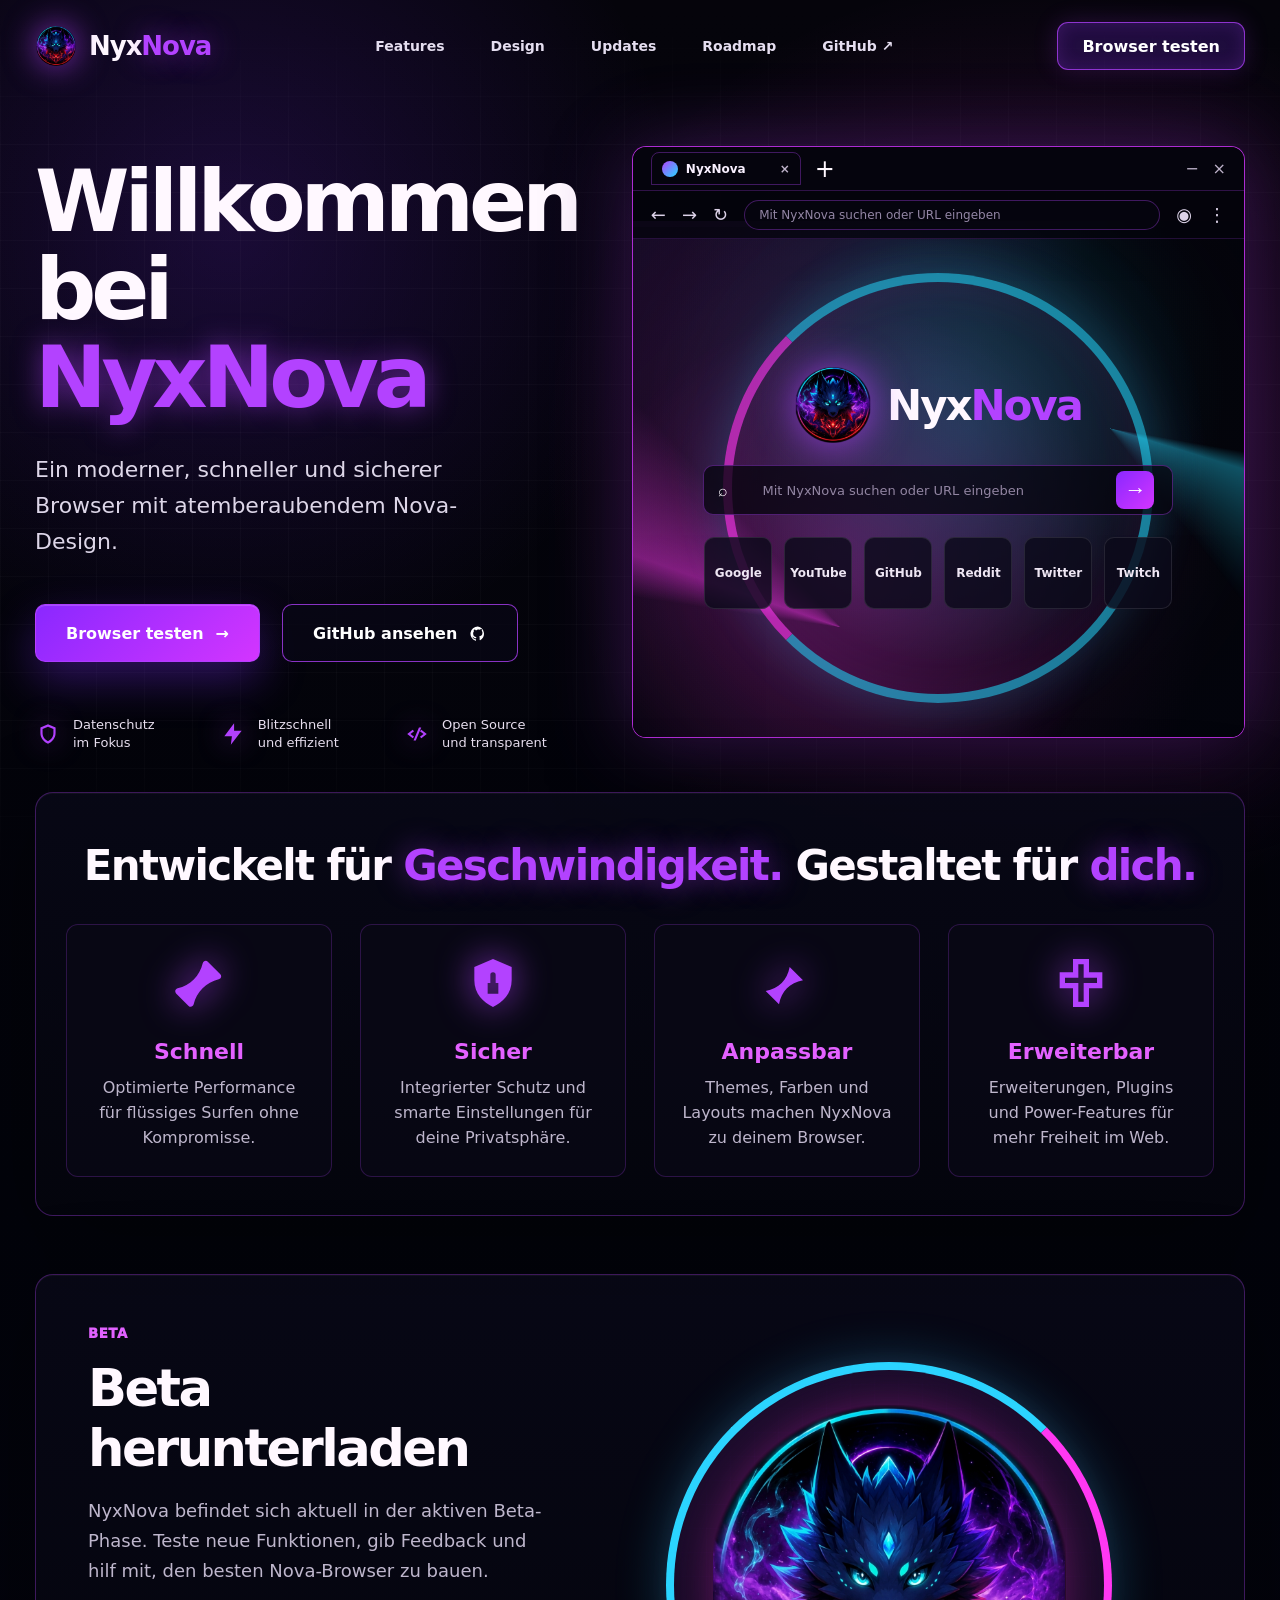
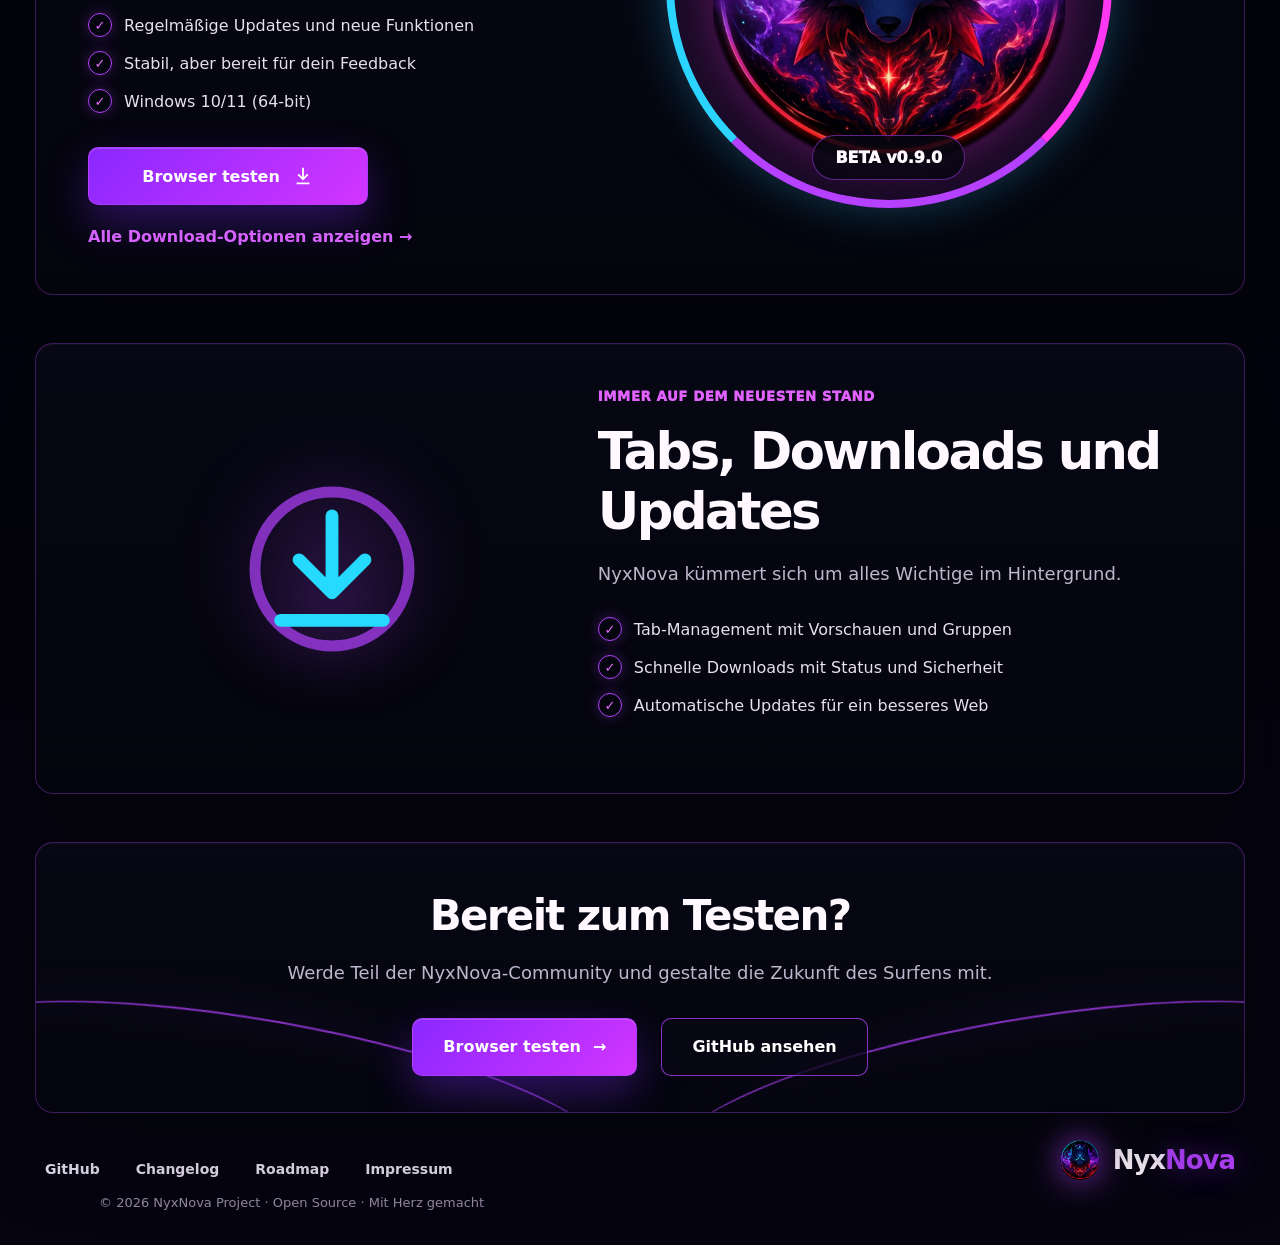
==== docs/index.html @ eba80820 "Match NyxNova website reference design" ====
<!doctype html>
<html lang="de">
  <head>
    <meta charset="utf-8" />
    <meta name="viewport" content="width=device-width, initial-scale=1" />
    <meta
      name="description"
      content="NyxNova ist ein moderner Windows-Browser mit Nova-Design, Beta-Download, Tabs, Downloads und Updates."
    />
    <title>NyxNova Browser</title>
    <link rel="icon" href="assets/nyxnova-icon-transparent.png" />
    <link rel="stylesheet" href="styles.css" />
  </head>
  <body>
    <div class="site-shell">
      <header class="site-header">
        <a class="brand" href="#top" aria-label="NyxNova Start">
          <span class="brand-mark"><img src="assets/nyxnova-icon-transparent.png" alt="" /></span>
          <strong>Nyx<span>Nova</span></strong>
        </a>
        <nav aria-label="Navigation">
          <a href="#features">Features</a>
          <a href="#design">Design</a>
          <a href="#updates">Updates</a>
          <a href="#roadmap">Roadmap</a>
          <a href="https://github.com/Kitsulife2601/NyxNova" target="_blank" rel="noreferrer">GitHub ↗</a>
        </nav>
        <a class="button small" href="https://github.com/Kitsulife2601/NyxNova/releases/latest" target="_blank" rel="noreferrer">
          Browser testen
        </a>
      </header>

      <main id="top">
        <section class="hero">
          <div class="hero-copy reveal">
            <h1>Willkommen<br />bei <span>NyxNova</span></h1>
            <p>Ein moderner, schneller und sicherer Browser mit atemberaubendem Nova-Design.</p>
            <div class="hero-actions">
              <a class="button primary" href="https://github.com/Kitsulife2601/NyxNova/releases/latest" target="_blank" rel="noreferrer">
                Browser testen <span>→</span>
              </a>
              <a class="button outline" href="https://github.com/Kitsulife2601/NyxNova" target="_blank" rel="noreferrer">
                GitHub ansehen
                <svg viewBox="0 0 24 24" aria-hidden="true"><path d="M12 2a10 10 0 0 0-3.16 19.49c.5.09.68-.21.68-.48v-1.69c-2.78.61-3.37-1.18-3.37-1.18-.45-1.16-1.11-1.47-1.11-1.47-.91-.62.07-.61.07-.61 1 .07 1.53 1.03 1.53 1.03.89 1.52 2.34 1.08 2.91.83.09-.65.35-1.08.63-1.33-2.22-.25-4.55-1.11-4.55-4.94 0-1.09.39-1.98 1.03-2.68-.1-.25-.45-1.27.1-2.64 0 0 .84-.27 2.75 1.02A9.54 9.54 0 0 1 12 6.01c.85 0 1.71.11 2.51.34 1.91-1.29 2.75-1.02 2.75-1.02.55 1.37.2 2.39.1 2.64.64.7 1.03 1.59 1.03 2.68 0 3.84-2.34 4.69-4.57 4.94.36.31.68.92.68 1.85v2.74c0 .27.18.58.69.48A10 10 0 0 0 12 2Z"/></svg>
              </a>
            </div>
            <div class="trust-row">
              <div><svg viewBox="0 0 24 24"><path d="m12 3 7 3v5c0 5-3.4 8.4-7 10-3.6-1.6-7-5-7-10V6l7-3Zm0 2.2L7 7.3V11c0 3.6 2.2 6.2 5 7.6 2.8-1.4 5-4 5-7.6V7.3l-5-2.1Z"/></svg><span>Datenschutz<br />im Fokus</span></div>
              <div><svg viewBox="0 0 24 24"><path d="M13 2 4 14h7l-1 8 10-13h-7l0-7Z"/></svg><span>Blitzschnell<br />und effizient</span></div>
              <div><svg viewBox="0 0 24 24"><path d="m8 8-5 4 5 4 1.3-1.5L6 12l3.3-2.5L8 8Zm8 0-1.3 1.5L18 12l-3.3 2.5L16 16l5-4-5-4Zm-2.2-2-5 12h2.1l5-12h-2.1Z"/></svg><span>Open Source<br />und transparent</span></div>
            </div>
          </div>

          <div class="browser-card reveal" aria-label="NyxNova Browser Vorschau">
            <div class="browser-topline">
              <div class="mini-tab"><span></span> NyxNova <i>×</i></div>
              <b>+</b>
              <em></em>
              <i>−</i>
              <i>×</i>
            </div>
            <div class="browser-toolbar">
              <span>←</span><span>→</span><span>↻</span>
              <div>Mit NyxNova suchen oder URL eingeben</div>
              <span>◉</span><span>⋮</span>
            </div>
            <div class="browser-stage">
              <div class="stage-glow"></div>
              <div class="stage-brand">
                <img src="assets/nyxnova-icon-transparent.png" alt="" />
                <strong>Nyx<span>Nova</span></strong>
              </div>
              <div class="stage-search">
                <span>⌕</span>
                <p>Mit NyxNova suchen oder URL eingeben</p>
                <button>→</button>
              </div>
              <div class="stage-links">
                <a>Google</a>
                <a>YouTube</a>
                <a>GitHub</a>
                <a>Reddit</a>
                <a>Twitter</a>
                <a>Twitch</a>
              </div>
            </div>
          </div>
        </section>

        <section id="features" class="feature-section panel reveal">
          <h2>Entwickelt für <span>Geschwindigkeit.</span> Gestaltet für <span>dich.</span></h2>
          <div class="feature-grid">
            <article>
              <svg viewBox="0 0 24 24"><path d="M4 14c4.7-1.1 8.3-4.7 9.4-9.4.2-.9 1.3-1.2 1.9-.6l4.7 4.7c.6.6.3 1.7-.6 1.9-4.7 1.1-8.3 4.7-9.4 9.4-.2.9-1.3 1.2-1.9.6L3.4 15.9c-.6-.6-.3-1.7.6-1.9Zm2 6 2-2m-4 0 2-2m8-8 2 2"/></svg>
              <h3>Schnell</h3>
              <p>Optimierte Performance für flüssiges Surfen ohne Kompromisse.</p>
            </article>
            <article>
              <svg viewBox="0 0 24 24"><path d="m12 3 7 3v5c0 5-3.4 8.4-7 10-3.6-1.6-7-5-7-10V6l7-3Zm-2 9v4h4v-4h-4Zm1-3v3h2V9a1 1 0 1 0-2 0Z"/></svg>
              <h3>Sicher</h3>
              <p>Integrierter Schutz und smarte Einstellungen für deine Privatsphäre.</p>
            </article>
            <article>
              <svg viewBox="0 0 24 24"><path d="M4 15c5-1 8-4 9-9l5 5c-5 1-8 4-9 9l-5-5Zm11-11 5 5m-4-6 5 5M5 20l3-3"/></svg>
              <h3>Anpassbar</h3>
              <p>Themes, Farben und Layouts machen NyxNova zu deinem Browser.</p>
            </article>
            <article>
              <svg viewBox="0 0 24 24"><path d="M9 3h6v5h5v6h-5v7H9v-7H4V8h5V3Zm2 2v5H6v2h5v7h2v-7h5v-2h-5V5h-2Z"/></svg>
              <h3>Erweiterbar</h3>
              <p>Erweiterungen, Plugins und Power-Features für mehr Freiheit im Web.</p>
            </article>
          </div>
        </section>

        <section id="design" class="download-section panel reveal">
          <div class="download-copy">
            <small>BETA</small>
            <h2>Beta herunterladen</h2>
            <p>NyxNova befindet sich aktuell in der aktiven Beta-Phase. Teste neue Funktionen, gib Feedback und hilf mit, den besten Nova-Browser zu bauen.</p>
            <ul>
              <li>Regelmäßige Updates und neue Funktionen</li>
              <li>Stabil, aber bereit für dein Feedback</li>
              <li>Windows 10/11 (64-bit)</li>
            </ul>
            <a class="button primary download-button" href="https://github.com/Kitsulife2601/NyxNova/releases/latest" target="_blank" rel="noreferrer">
              Browser testen
              <svg viewBox="0 0 24 24"><path d="M11 3h2v10l3.5-3.5 1.4 1.4L12 16.8l-5.9-5.9 1.4-1.4L11 13V3ZM5 19h14v2H5v-2Z"/></svg>
            </a>
            <a class="sub-link" href="https://github.com/Kitsulife2601/NyxNova/releases" target="_blank" rel="noreferrer">Alle Download-Optionen anzeigen →</a>
          </div>
          <div class="wolf-orb">
            <img src="assets/nyxnova-icon-transparent.png" alt="NyxNova Icon" />
            <span>BETA v0.9.0</span>
          </div>
        </section>

        <section id="updates" class="updates-section panel reveal">
          <div class="download-ring">
            <svg viewBox="0 0 120 120" aria-hidden="true">
              <circle cx="60" cy="60" r="42" />
              <path d="M60 31v42m0 0 18-18M60 73 42 55M32 88h56" />
            </svg>
          </div>
          <div>
            <small>IMMER AUF DEM NEUESTEN STAND</small>
            <h2>Tabs, Downloads und Updates</h2>
            <p>NyxNova kümmert sich um alles Wichtige im Hintergrund.</p>
            <ul>
              <li>Tab-Management mit Vorschauen und Gruppen</li>
              <li>Schnelle Downloads mit Status und Sicherheit</li>
              <li>Automatische Updates für ein besseres Web</li>
            </ul>
          </div>
        </section>

        <section id="roadmap" class="cta panel reveal">
          <h2>Bereit zum Testen?</h2>
          <p>Werde Teil der NyxNova-Community und gestalte die Zukunft des Surfens mit.</p>
          <div>
            <a class="button primary" href="https://github.com/Kitsulife2601/NyxNova/releases/latest" target="_blank" rel="noreferrer">Browser testen <span>→</span></a>
            <a class="button outline" href="https://github.com/Kitsulife2601/NyxNova" target="_blank" rel="noreferrer">GitHub ansehen</a>
          </div>
        </section>
      </main>

      <footer>
        <a class="brand" href="#top">
          <span class="brand-mark"><img src="assets/nyxnova-icon-transparent.png" alt="" /></span>
          <strong>Nyx<span>Nova</span></strong>
        </a>
        <p>© 2026 NyxNova Project · Open Source · Mit Herz gemacht</p>
        <nav>
          <a href="https://github.com/Kitsulife2601/NyxNova" target="_blank" rel="noreferrer">GitHub</a>
          <a href="#updates">Changelog</a>
          <a href="#roadmap">Roadmap</a>
          <a href="#top">Impressum</a>
        </nav>
      </footer>
    </div>

    <script src="script.js"></script>
  </body>
</html>
---- docs/styles.css ----
:root {
  color-scheme: dark;
  --bg: #03040a;
  --panel: rgba(7, 8, 20, 0.72);
  --panel-strong: rgba(10, 9, 25, 0.9);
  --text: #fff8ff;
  --muted: #beb6cc;
  --purple: #b342ff;
  --purple-2: #7b2dff;
  --pink: #ff38f2;
  --cyan: #25d9ff;
  --line: rgba(179, 66, 255, 0.34);
  --radius: 18px;
}

* {
  box-sizing: border-box;
}

html {
  scroll-behavior: smooth;
}

body {
  margin: 0;
  min-height: 100vh;
  font-family: Inter, "Segoe UI", system-ui, sans-serif;
  background:
    radial-gradient(circle at 18% 8%, rgba(126, 45, 255, 0.18), transparent 28rem),
    radial-gradient(circle at 80% 16%, rgba(255, 56, 242, 0.18), transparent 30rem),
    linear-gradient(180deg, #05040b, #02030a 42%, #050410);
  color: var(--text);
  overflow-x: hidden;
}

body::before {
  content: "";
  position: fixed;
  inset: 0;
  pointer-events: none;
  background-image:
    linear-gradient(rgba(255, 255, 255, 0.025) 1px, transparent 1px),
    linear-gradient(90deg, rgba(255, 255, 255, 0.025) 1px, transparent 1px);
  background-size: 48px 48px;
  mask-image: linear-gradient(to bottom, transparent, #000 16%, #000 82%, transparent);
}

a {
  color: inherit;
}

svg {
  width: 1.1em;
  height: 1.1em;
  fill: currentColor;
}

.site-shell {
  width: min(1210px, calc(100% - 54px));
  margin: 0 auto;
}

.site-header {
  height: 92px;
  display: grid;
  grid-template-columns: auto 1fr auto;
  align-items: center;
  gap: 30px;
}

.brand {
  display: inline-flex;
  align-items: center;
  gap: 12px;
  text-decoration: none;
}

.brand-mark {
  width: 42px;
  height: 42px;
  display: grid;
  place-items: center;
  border-radius: 50%;
  background: radial-gradient(circle, rgba(179, 66, 255, 0.28), rgba(37, 217, 255, 0.1), transparent 70%);
}

.brand-mark img {
  width: 40px;
  height: 40px;
  object-fit: cover;
  border-radius: 50%;
  filter: drop-shadow(0 0 16px rgba(179, 66, 255, 0.7));
}

.brand strong {
  font-size: 26px;
  letter-spacing: -0.04em;
}

.brand strong span,
h1 span,
.feature-section h2 span {
  color: var(--purple);
  text-shadow: 0 0 28px rgba(179, 66, 255, 0.5);
}

.site-header nav {
  display: flex;
  justify-content: center;
  gap: 46px;
}

.site-header nav a,
footer nav a {
  color: #e5def0;
  text-decoration: none;
  font-size: 14px;
  font-weight: 650;
}

.button {
  display: inline-flex;
  align-items: center;
  justify-content: center;
  gap: 12px;
  min-height: 58px;
  padding: 0 30px;
  border-radius: 10px;
  text-decoration: none;
  color: #fff;
  font-weight: 900;
  border: 1px solid rgba(179, 66, 255, 0.75);
  transition: transform 180ms ease, box-shadow 180ms ease, border-color 180ms ease;
}

.button:hover {
  transform: translateY(-2px);
  box-shadow: 0 0 40px rgba(179, 66, 255, 0.34);
}

.button.small {
  min-height: 48px;
  padding: 0 24px;
  border-radius: 11px;
  background: rgba(126, 45, 255, 0.2);
  box-shadow: inset 0 0 18px rgba(179, 66, 255, 0.18), 0 0 24px rgba(179, 66, 255, 0.18);
}

.button.primary {
  background: linear-gradient(135deg, #8a28ff, #d335ff);
  box-shadow: 0 18px 44px rgba(126, 45, 255, 0.34), inset 0 1px 0 rgba(255, 255, 255, 0.18);
}

.button.outline,
.button.ghost {
  background: rgba(9, 8, 22, 0.74);
}

.hero {
  min-height: 700px;
  display: grid;
  grid-template-columns: 0.82fr 1.18fr;
  gap: 54px;
  align-items: center;
}

.hero-copy {
  padding-top: 24px;
}

h1,
h2,
h3,
p {
  margin: 0;
}

h1 {
  font-size: clamp(60px, 6.7vw, 88px);
  line-height: 1.03;
  letter-spacing: -0.06em;
}

.hero-copy p {
  max-width: 500px;
  margin-top: 30px;
  color: #ddd6e8;
  font-size: 22px;
  line-height: 1.65;
}

.hero-actions {
  display: flex;
  flex-wrap: wrap;
  gap: 22px;
  margin-top: 44px;
}

.trust-row {
  display: grid;
  grid-template-columns: repeat(3, auto);
  gap: 34px;
  margin-top: 54px;
}

.trust-row div {
  display: flex;
  align-items: center;
  gap: 12px;
  color: #e9e0f0;
  font-size: 13px;
  line-height: 1.35;
}

.trust-row svg {
  color: var(--purple);
  width: 26px;
  height: 26px;
  filter: drop-shadow(0 0 14px rgba(179, 66, 255, 0.65));
}

.browser-card {
  position: relative;
  min-height: 590px;
  border: 1.4px solid rgba(211, 53, 255, 0.82);
  border-radius: 14px;
  background: rgba(3, 4, 11, 0.78);
  box-shadow: 0 0 80px rgba(179, 66, 255, 0.28), 0 24px 80px rgba(0, 0, 0, 0.5);
  overflow: hidden;
  transform: perspective(1300px) rotateY(-7deg) rotateX(3deg) rotateZ(-2deg);
}

.browser-card::before {
  content: "";
  position: absolute;
  inset: 74px 0 0;
  background:
    radial-gradient(circle at 50% 32%, rgba(37, 217, 255, 0.18), transparent 18rem),
    radial-gradient(circle at 34% 64%, rgba(255, 56, 242, 0.28), transparent 24rem),
    linear-gradient(135deg, rgba(179, 66, 255, 0.18), transparent 44%),
    #03040b;
}

.browser-card::after {
  content: "";
  position: absolute;
  inset: 80px 0 0;
  background:
    radial-gradient(circle at 50% 42%, transparent 0 15rem, rgba(4, 4, 12, 0.22) 24rem),
    linear-gradient(180deg, rgba(3, 4, 11, 0.2), rgba(3, 4, 11, 0.58));
  pointer-events: none;
}

.browser-topline,
.browser-toolbar,
.browser-stage {
  position: relative;
  z-index: 1;
}

.browser-topline {
  height: 44px;
  display: flex;
  align-items: center;
  gap: 14px;
  padding: 0 18px;
  border-bottom: 1px solid rgba(179, 66, 255, 0.24);
  background: rgba(6, 5, 14, 0.92);
}

.mini-tab {
  width: 150px;
  height: 33px;
  display: flex;
  align-items: center;
  gap: 8px;
  padding: 0 10px;
  border-radius: 8px 8px 0 0;
  border: 1px solid rgba(179, 66, 255, 0.34);
  color: #f9f0ff;
  font-size: 12px;
  font-weight: 800;
}

.mini-tab span {
  width: 16px;
  height: 16px;
  border-radius: 50%;
  background: linear-gradient(135deg, var(--purple), var(--cyan));
}

.mini-tab i {
  margin-left: auto;
  font-style: normal;
  color: #d5c8e0;
}

.browser-topline b {
  font-size: 24px;
  font-weight: 300;
}

.browser-topline em {
  flex: 1;
}

.browser-topline i {
  color: #bfb3ca;
  font-style: normal;
}

.browser-toolbar {
  height: 48px;
  display: flex;
  align-items: center;
  gap: 16px;
  padding: 0 18px;
  border-bottom: 1px solid rgba(179, 66, 255, 0.18);
  background: rgba(4, 4, 12, 0.74);
}

.browser-toolbar span {
  color: #dcd2e8;
  font-size: 18px;
}

.browser-toolbar div {
  flex: 1;
  height: 30px;
  display: flex;
  align-items: center;
  padding: 0 14px;
  border: 1px solid rgba(179, 66, 255, 0.34);
  border-radius: 999px;
  color: #9386a5;
  font-size: 12px;
  background: rgba(7, 6, 16, 0.78);
}

.browser-stage {
  min-height: 498px;
  display: grid;
  place-items: center;
  align-content: center;
  gap: 22px;
  padding: 44px;
  overflow: hidden;
}

.browser-stage::before {
  content: "";
  position: absolute;
  inset: 0;
  background:
    radial-gradient(circle at 55% 38%, rgba(37, 217, 255, 0.18), transparent 15rem),
    radial-gradient(circle at 35% 68%, rgba(255, 56, 242, 0.26), transparent 17rem),
    conic-gradient(from 210deg at 34% 78%, transparent 0 19%, rgba(255, 56, 242, 0.5) 22%, transparent 30% 100%),
    conic-gradient(from 35deg at 78% 38%, transparent 0 18%, rgba(37, 217, 255, 0.45) 20%, transparent 30% 100%);
  opacity: 0.82;
  filter: blur(0.2px);
}

.stage-glow {
  position: absolute;
  z-index: 1;
  width: 430px;
  height: 430px;
  border-radius: 50%;
  border: 9px solid rgba(37, 217, 255, 0.78);
  border-left-color: rgba(255, 56, 242, 0.86);
  box-shadow: 0 0 50px rgba(37, 217, 255, 0.28), inset 0 0 46px rgba(255, 56, 242, 0.12);
  opacity: 0.72;
}

.stage-brand {
  position: relative;
  z-index: 2;
  display: flex;
  align-items: center;
  gap: 16px;
  font-size: 42px;
  font-weight: 950;
  letter-spacing: -0.05em;
}

.stage-brand img {
  width: 76px;
  height: 76px;
  filter: drop-shadow(0 0 20px rgba(179, 66, 255, 0.8));
}

.stage-brand span {
  color: var(--purple);
}

.stage-search {
  position: relative;
  z-index: 2;
  width: min(470px, 100%);
  height: 50px;
  display: grid;
  grid-template-columns: 38px 1fr 48px;
  align-items: center;
  gap: 6px;
  padding: 0 8px 0 14px;
  border: 1px solid rgba(179, 66, 255, 0.38);
  border-radius: 10px;
  background: rgba(6, 5, 14, 0.76);
}

.stage-search p {
  color: #9285a2;
  font-size: 13px;
}

.stage-search button {
  width: 38px;
  height: 38px;
  border: 0;
  border-radius: 8px;
  color: #fff;
  background: linear-gradient(135deg, #8a28ff, #d335ff);
  font-size: 22px;
}

.stage-links {
  position: relative;
  z-index: 2;
  display: grid;
  grid-template-columns: repeat(6, 68px);
  gap: 12px;
}

.stage-links a {
  min-height: 72px;
  display: grid;
  place-items: center;
  border: 1px solid rgba(255, 255, 255, 0.1);
  border-radius: 10px;
  background: rgba(12, 10, 26, 0.82);
  color: #eee6f3;
  font-size: 12px;
  font-weight: 800;
  text-decoration: none;
}

.panel {
  border: 1px solid rgba(179, 66, 255, 0.32);
  border-radius: var(--radius);
  background: linear-gradient(180deg, rgba(8, 8, 22, 0.9), rgba(4, 5, 13, 0.86));
  box-shadow: 0 26px 90px rgba(0, 0, 0, 0.34), inset 0 1px 0 rgba(255, 255, 255, 0.04);
}

.feature-section {
  padding: 48px 30px 38px;
}

.feature-section h2,
.cta h2 {
  text-align: center;
  font-size: clamp(30px, 4vw, 42px);
  letter-spacing: -0.04em;
}

.feature-grid {
  display: grid;
  grid-template-columns: repeat(4, minmax(0, 1fr));
  gap: 28px;
  margin-top: 34px;
}

.feature-grid article {
  min-height: 235px;
  display: grid;
  justify-items: center;
  align-content: center;
  padding: 26px;
  border: 1px solid rgba(179, 66, 255, 0.22);
  border-radius: 12px;
  background: rgba(9, 8, 22, 0.78);
  text-align: center;
}

.feature-grid svg {
  width: 64px;
  height: 64px;
  color: var(--purple);
  filter: drop-shadow(0 0 18px rgba(179, 66, 255, 0.78));
}

.feature-grid h3 {
  margin-top: 24px;
  color: #e361ff;
  font-size: 22px;
}

.feature-grid p {
  margin-top: 12px;
  color: var(--muted);
  line-height: 1.55;
}

.download-section {
  min-height: 560px;
  display: grid;
  grid-template-columns: 0.86fr 1.14fr;
  align-items: center;
  gap: 40px;
  margin-top: 58px;
  padding: 48px 52px;
}

.download-copy small,
.updates-section small {
  color: #e162ff;
  font-weight: 950;
  letter-spacing: 0.04em;
}

.download-copy h2,
.updates-section h2 {
  margin-top: 16px;
  font-size: clamp(36px, 4vw, 54px);
  letter-spacing: -0.05em;
}

.download-copy p,
.updates-section p,
.cta p {
  margin-top: 18px;
  color: var(--muted);
  font-size: 18px;
  line-height: 1.65;
}

ul {
  list-style: none;
  padding: 0;
  margin: 28px 0 34px;
  display: grid;
  gap: 14px;
  color: #e8dff0;
}

li {
  display: flex;
  align-items: center;
  gap: 12px;
}

li::before {
  content: "✓";
  width: 22px;
  height: 22px;
  display: grid;
  place-items: center;
  border-radius: 50%;
  border: 1px solid var(--purple);
  color: #e66cff;
  font-size: 13px;
  box-shadow: 0 0 14px rgba(179, 66, 255, 0.3);
}

.download-button {
  min-width: 280px;
}

.download-button svg {
  width: 22px;
  height: 22px;
}

.sub-link {
  display: block;
  margin-top: 22px;
  color: #d763ff;
  text-decoration: none;
  font-weight: 800;
}

.wolf-orb {
  position: relative;
  display: grid;
  place-items: center;
  min-height: 450px;
}

.wolf-orb::before {
  content: "";
  position: absolute;
  width: min(430px, 85%);
  aspect-ratio: 1;
  border-radius: 50%;
  border: 8px solid var(--cyan);
  border-right-color: var(--pink);
  border-bottom-color: var(--purple);
  box-shadow: 0 0 50px rgba(37, 217, 255, 0.26), inset 0 0 50px rgba(179, 66, 255, 0.14);
}

.wolf-orb::after {
  content: "";
  position: absolute;
  inset: 0;
  background-image:
    linear-gradient(rgba(179, 66, 255, 0.07) 1px, transparent 1px),
    linear-gradient(90deg, rgba(179, 66, 255, 0.07) 1px, transparent 1px);
  background-size: 24px 24px;
  mask-image: radial-gradient(circle, #000, transparent 63%);
}

.wolf-orb img {
  position: relative;
  z-index: 1;
  width: min(360px, 72%);
  filter: drop-shadow(0 0 30px rgba(255, 56, 242, 0.45));
}

.wolf-orb span {
  position: absolute;
  z-index: 2;
  bottom: 30px;
  padding: 12px 22px;
  border-radius: 999px;
  border: 1px solid rgba(179, 66, 255, 0.5);
  background: rgba(8, 7, 18, 0.84);
  font-weight: 950;
}

.updates-section {
  display: grid;
  grid-template-columns: 0.78fr 1fr;
  gap: 42px;
  align-items: center;
  min-height: 320px;
  margin-top: 48px;
  padding: 42px 72px;
}

.download-ring {
  display: grid;
  place-items: center;
}

.download-ring svg {
  width: 220px;
  height: 220px;
  fill: none;
  stroke: url(#unused);
  color: var(--purple);
  filter: drop-shadow(0 0 32px rgba(179, 66, 255, 0.55));
}

.download-ring circle {
  stroke: rgba(179, 66, 255, 0.7);
  stroke-width: 6;
}

.download-ring path {
  stroke: var(--cyan);
  stroke-width: 7;
  stroke-linecap: round;
  stroke-linejoin: round;
}

.cta {
  position: relative;
  margin-top: 48px;
  padding: 48px 26px 36px;
  text-align: center;
  overflow: hidden;
}

.cta::before,
.cta::after {
  content: "";
  position: absolute;
  width: 58%;
  height: 160px;
  bottom: -70px;
  border-radius: 50%;
  border-top: 2px solid rgba(179, 66, 255, 0.74);
  filter: blur(0.2px) drop-shadow(0 0 18px rgba(179, 66, 255, 0.7));
}

.cta::before {
  left: -10%;
  transform: rotate(10deg);
}

.cta::after {
  right: -10%;
  transform: rotate(-10deg);
}

.cta > * {
  position: relative;
  z-index: 1;
}

.cta div {
  display: flex;
  justify-content: center;
  gap: 24px;
  flex-wrap: wrap;
  margin-top: 30px;
}

footer {
  min-height: 110px;
  display: grid;
  grid-template-columns: 1fr auto;
  align-items: center;
  gap: 18px;
  padding: 26px 10px 28px;
}

footer p {
  grid-column: 1;
  margin-top: -28px;
  padding-left: 54px;
  color: #9589a2;
  font-size: 13px;
}

footer nav {
  grid-row: 1 / span 2;
  display: flex;
  gap: 36px;
}

.reveal {
  opacity: 0;
  transform: translateY(20px);
  transition: opacity 700ms ease, transform 700ms ease;
}

.reveal.visible {
  opacity: 1;
  transform: translateY(0);
}

@media (max-width: 980px) {
  .site-header {
    height: auto;
    grid-template-columns: 1fr auto;
    padding: 18px 0;
  }

  .site-header nav {
    grid-column: 1 / -1;
    justify-content: flex-start;
    gap: 18px;
    overflow-x: auto;
  }

  .hero,
  .download-section,
  .updates-section {
    grid-template-columns: 1fr;
  }

  .browser-card {
    transform: none;
  }

  .feature-grid {
    grid-template-columns: repeat(2, minmax(0, 1fr));
  }
}

@media (max-width: 620px) {
  .site-shell {
    width: min(100% - 24px, 520px);
  }

  h1 {
    font-size: clamp(48px, 16vw, 68px);
  }

  .hero {
    min-height: auto;
    padding-top: 30px;
  }

  .trust-row,
  .feature-grid,
  footer {
    grid-template-columns: 1fr;
  }

  .hero-actions,
  .cta div {
    flex-direction: column;
  }

  .button,
  .download-button {
    width: 100%;
  }

  .stage-links {
    grid-template-columns: repeat(3, 68px);
  }

  .download-section,
  .updates-section {
    padding: 28px 20px;
  }

  footer nav {
    grid-row: auto;
    flex-wrap: wrap;
  }

  footer p {
    margin: 0;
    padding-left: 0;
  }
}

@media (prefers-reduced-motion: reduce) {
  *,
  *::before,
  *::after {
    scroll-behavior: auto !important;
    transition: none !important;
  }
}
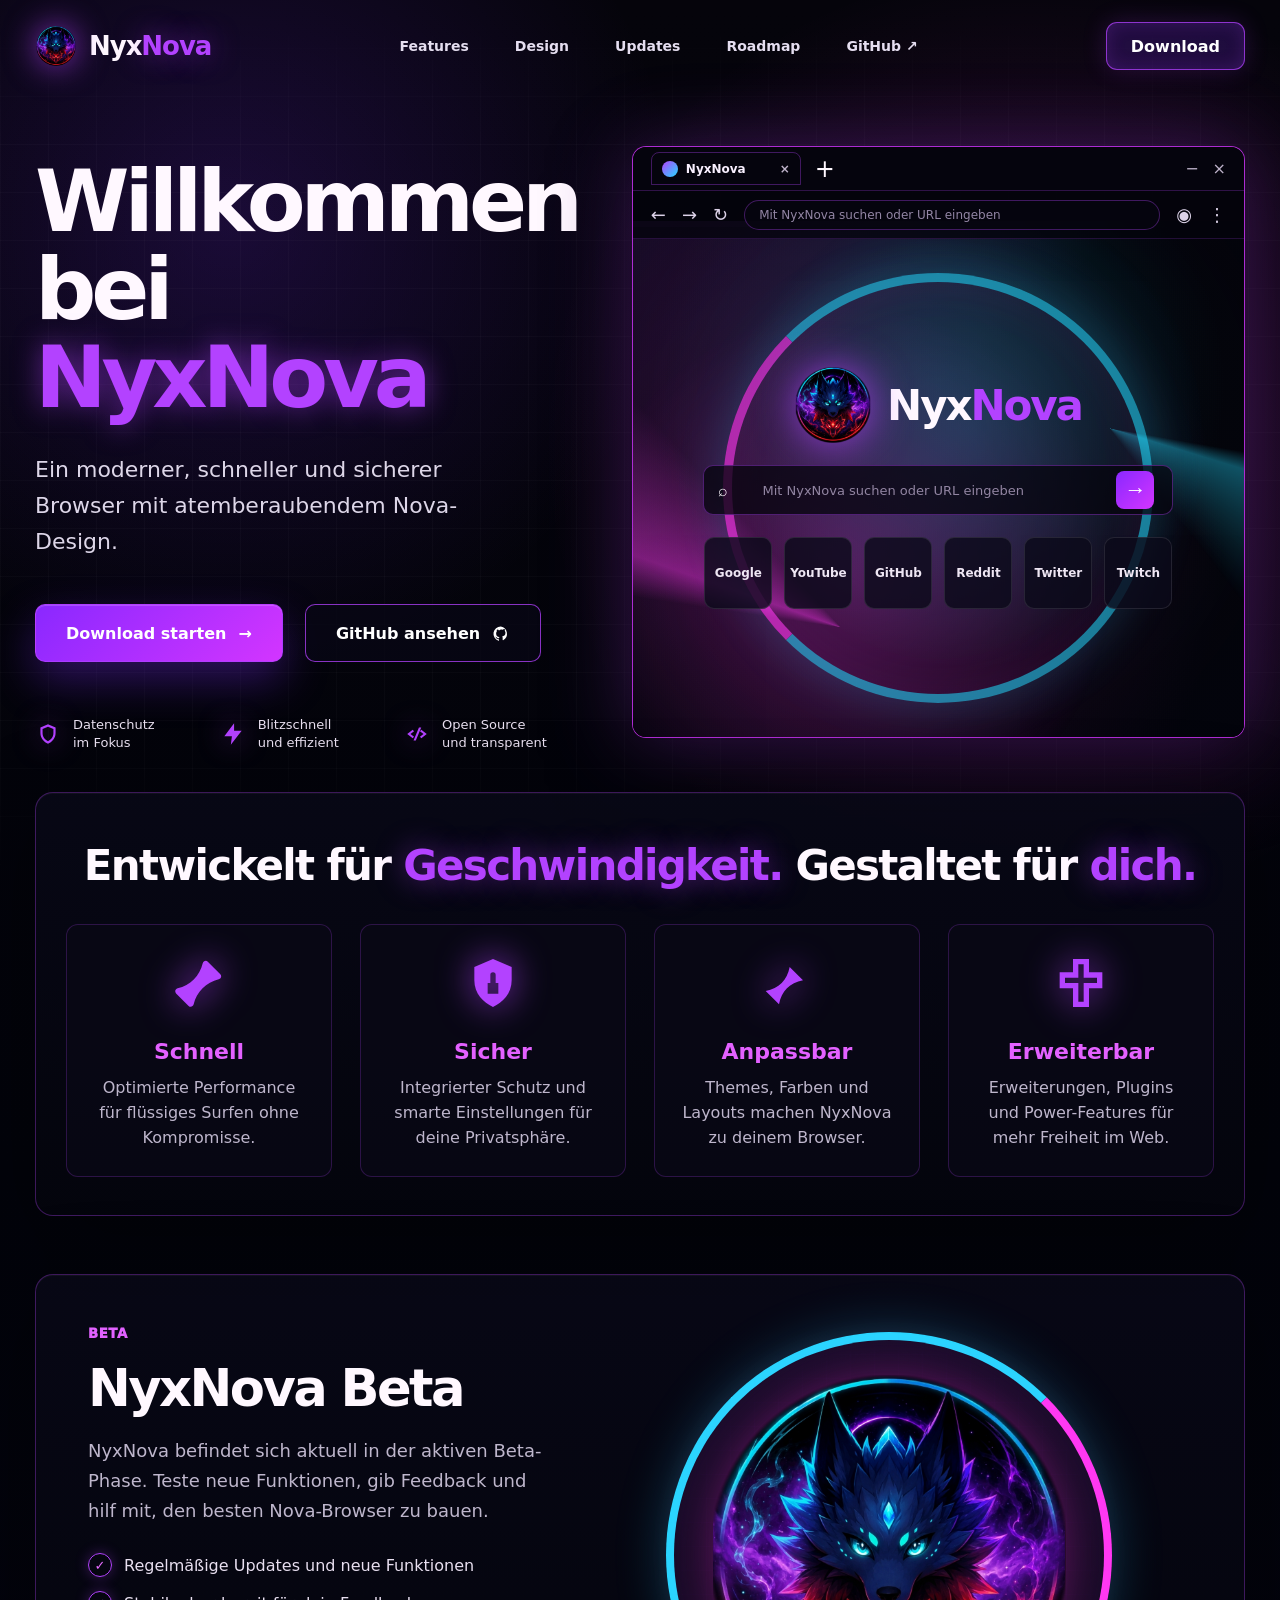
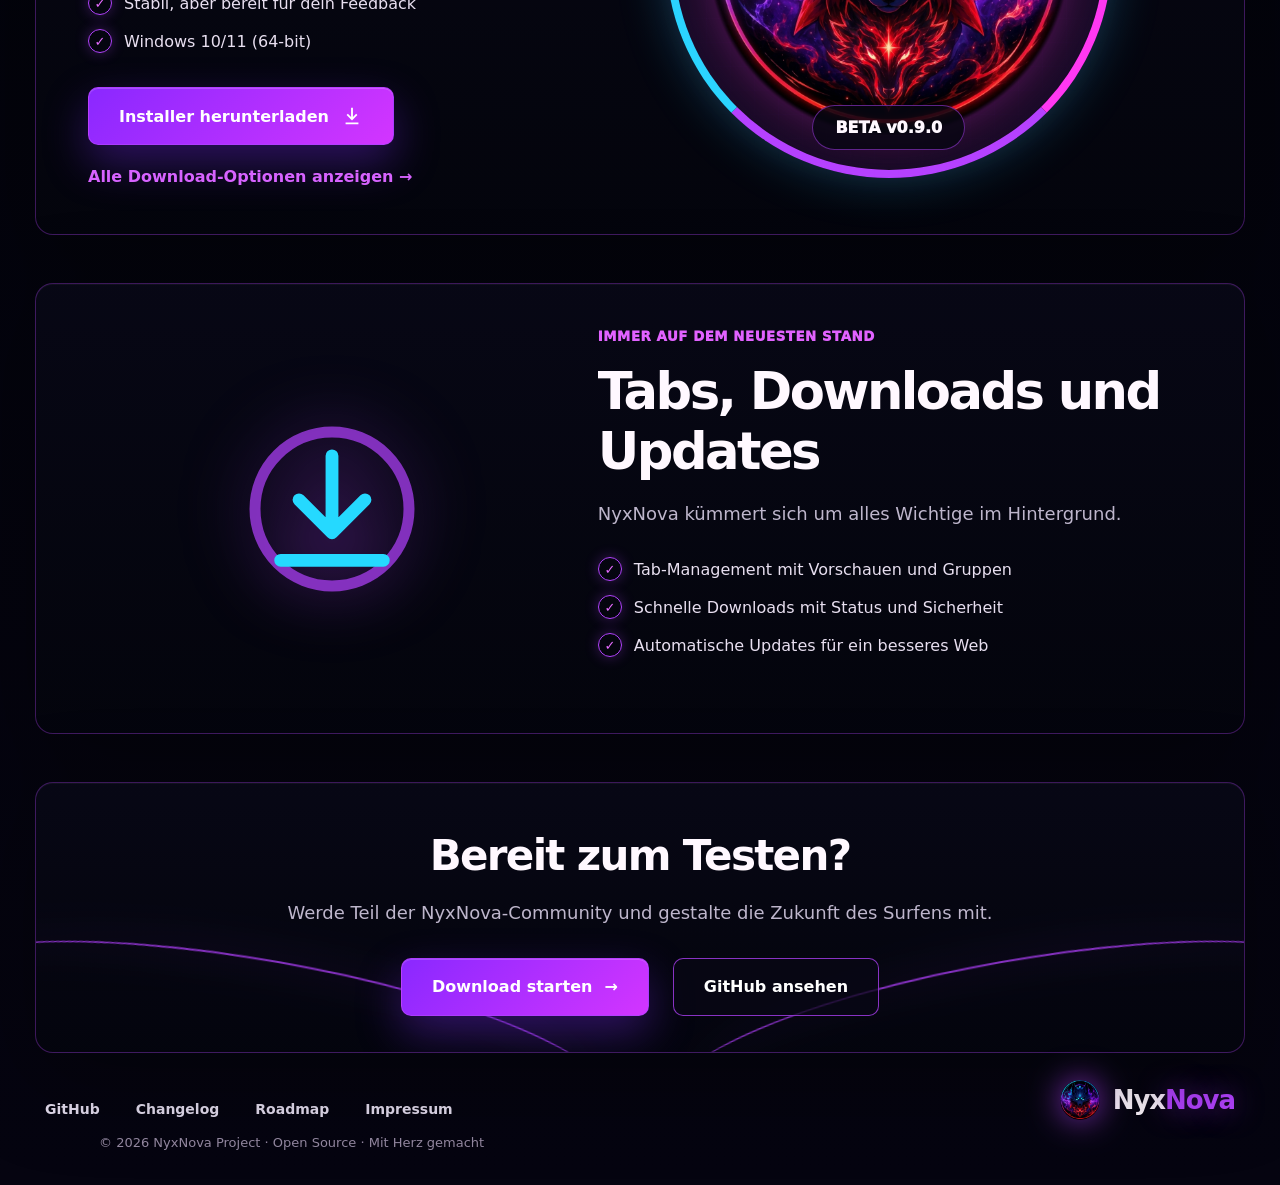
==== commit 4482498b: "Rename website download CTAs" ====
--- a/docs/index.html
+++ b/docs/index.html
@@ -26,7 +26,7 @@
           <a href="https://github.com/Kitsulife2601/NyxNova" target="_blank" rel="noreferrer">GitHub ↗</a>
         </nav>
         <a class="button small" href="https://github.com/Kitsulife2601/NyxNova/releases/latest" target="_blank" rel="noreferrer">
-          Browser testen
+          Download
         </a>
       </header>
 
@@ -37,7 +37,7 @@
             <p>Ein moderner, schneller und sicherer Browser mit atemberaubendem Nova-Design.</p>
             <div class="hero-actions">
               <a class="button primary" href="https://github.com/Kitsulife2601/NyxNova/releases/latest" target="_blank" rel="noreferrer">
-                Browser testen <span>→</span>
+                Download starten <span>→</span>
               </a>
               <a class="button outline" href="https://github.com/Kitsulife2601/NyxNova" target="_blank" rel="noreferrer">
                 GitHub ansehen
@@ -116,7 +116,7 @@
         <section id="design" class="download-section panel reveal">
           <div class="download-copy">
             <small>BETA</small>
-            <h2>Beta herunterladen</h2>
+            <h2>NyxNova Beta</h2>
             <p>NyxNova befindet sich aktuell in der aktiven Beta-Phase. Teste neue Funktionen, gib Feedback und hilf mit, den besten Nova-Browser zu bauen.</p>
             <ul>
               <li>Regelmäßige Updates und neue Funktionen</li>
@@ -124,7 +124,7 @@
               <li>Windows 10/11 (64-bit)</li>
             </ul>
             <a class="button primary download-button" href="https://github.com/Kitsulife2601/NyxNova/releases/latest" target="_blank" rel="noreferrer">
-              Browser testen
+              Installer herunterladen
               <svg viewBox="0 0 24 24"><path d="M11 3h2v10l3.5-3.5 1.4 1.4L12 16.8l-5.9-5.9 1.4-1.4L11 13V3ZM5 19h14v2H5v-2Z"/></svg>
             </a>
             <a class="sub-link" href="https://github.com/Kitsulife2601/NyxNova/releases" target="_blank" rel="noreferrer">Alle Download-Optionen anzeigen →</a>
@@ -158,7 +158,7 @@
           <h2>Bereit zum Testen?</h2>
           <p>Werde Teil der NyxNova-Community und gestalte die Zukunft des Surfens mit.</p>
           <div>
-            <a class="button primary" href="https://github.com/Kitsulife2601/NyxNova/releases/latest" target="_blank" rel="noreferrer">Browser testen <span>→</span></a>
+            <a class="button primary" href="https://github.com/Kitsulife2601/NyxNova/releases/latest" target="_blank" rel="noreferrer">Download starten <span>→</span></a>
             <a class="button outline" href="https://github.com/Kitsulife2601/NyxNova" target="_blank" rel="noreferrer">GitHub ansehen</a>
           </div>
         </section>
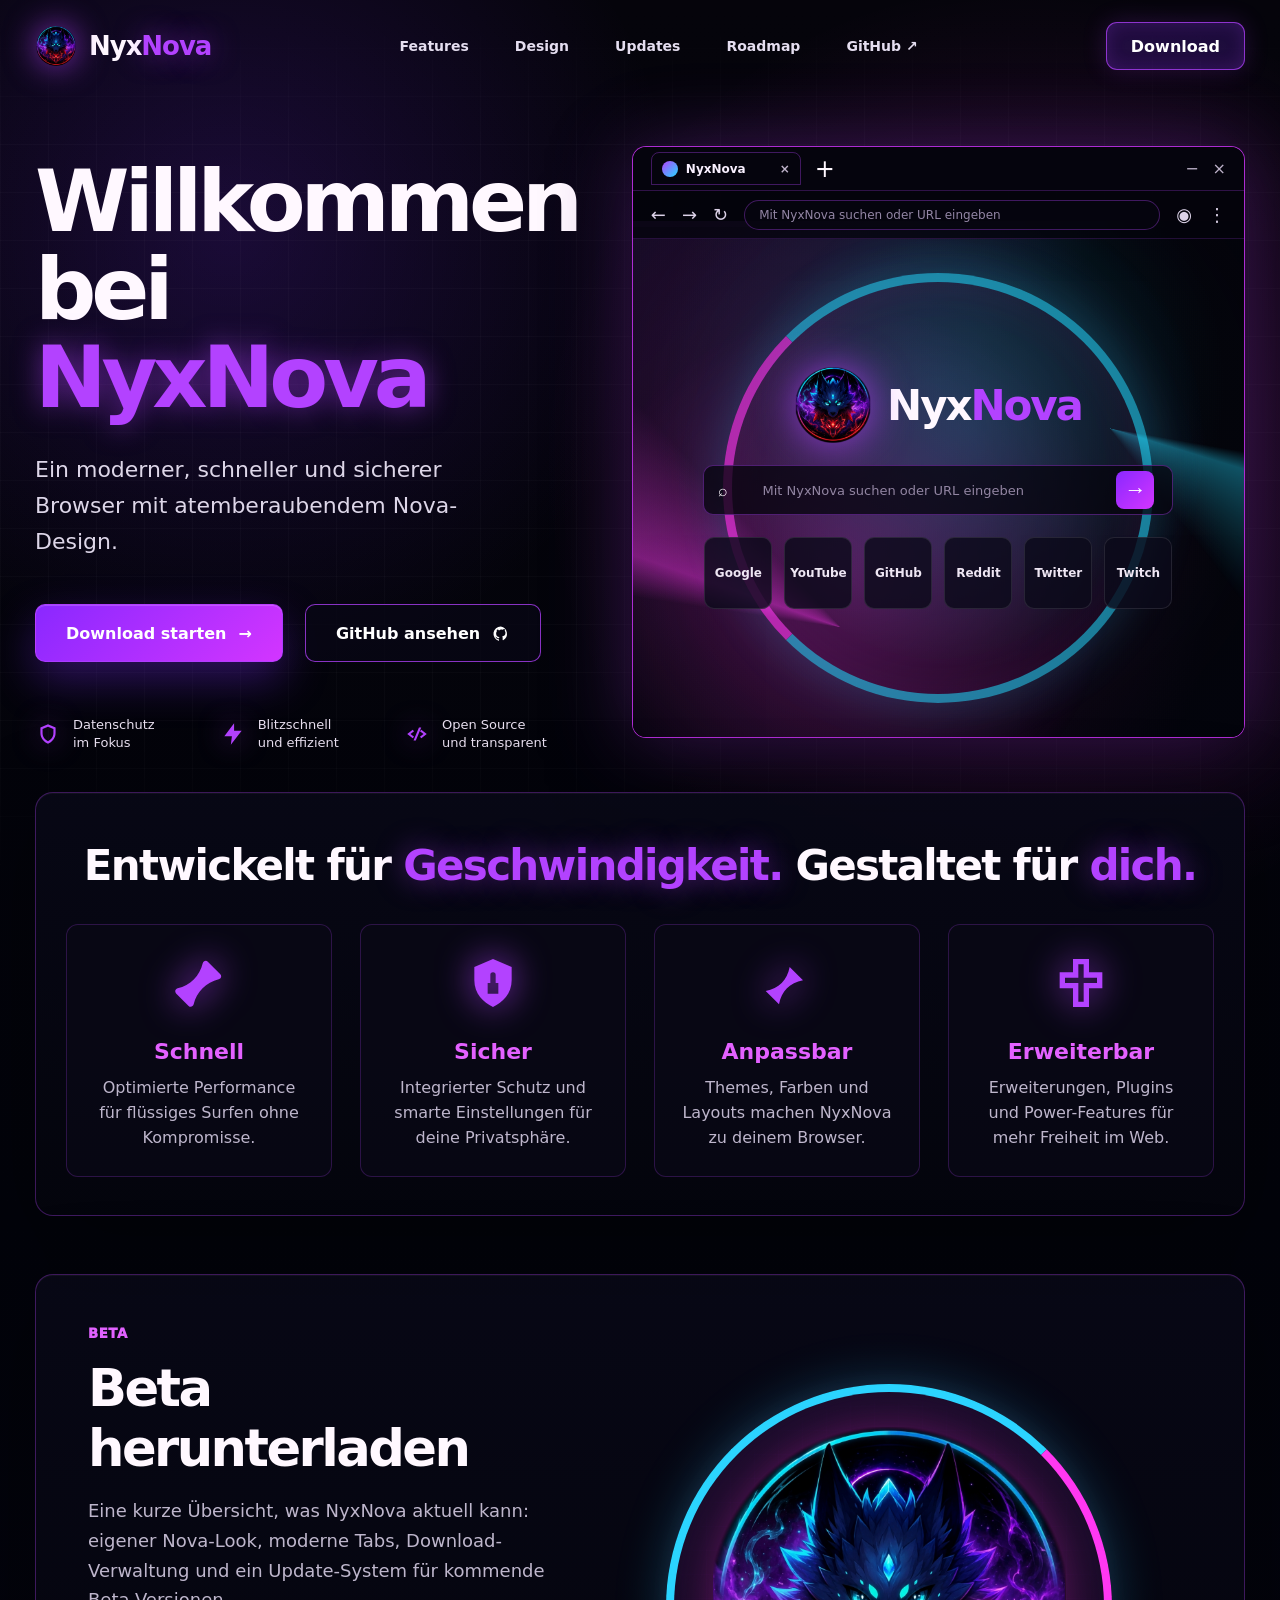
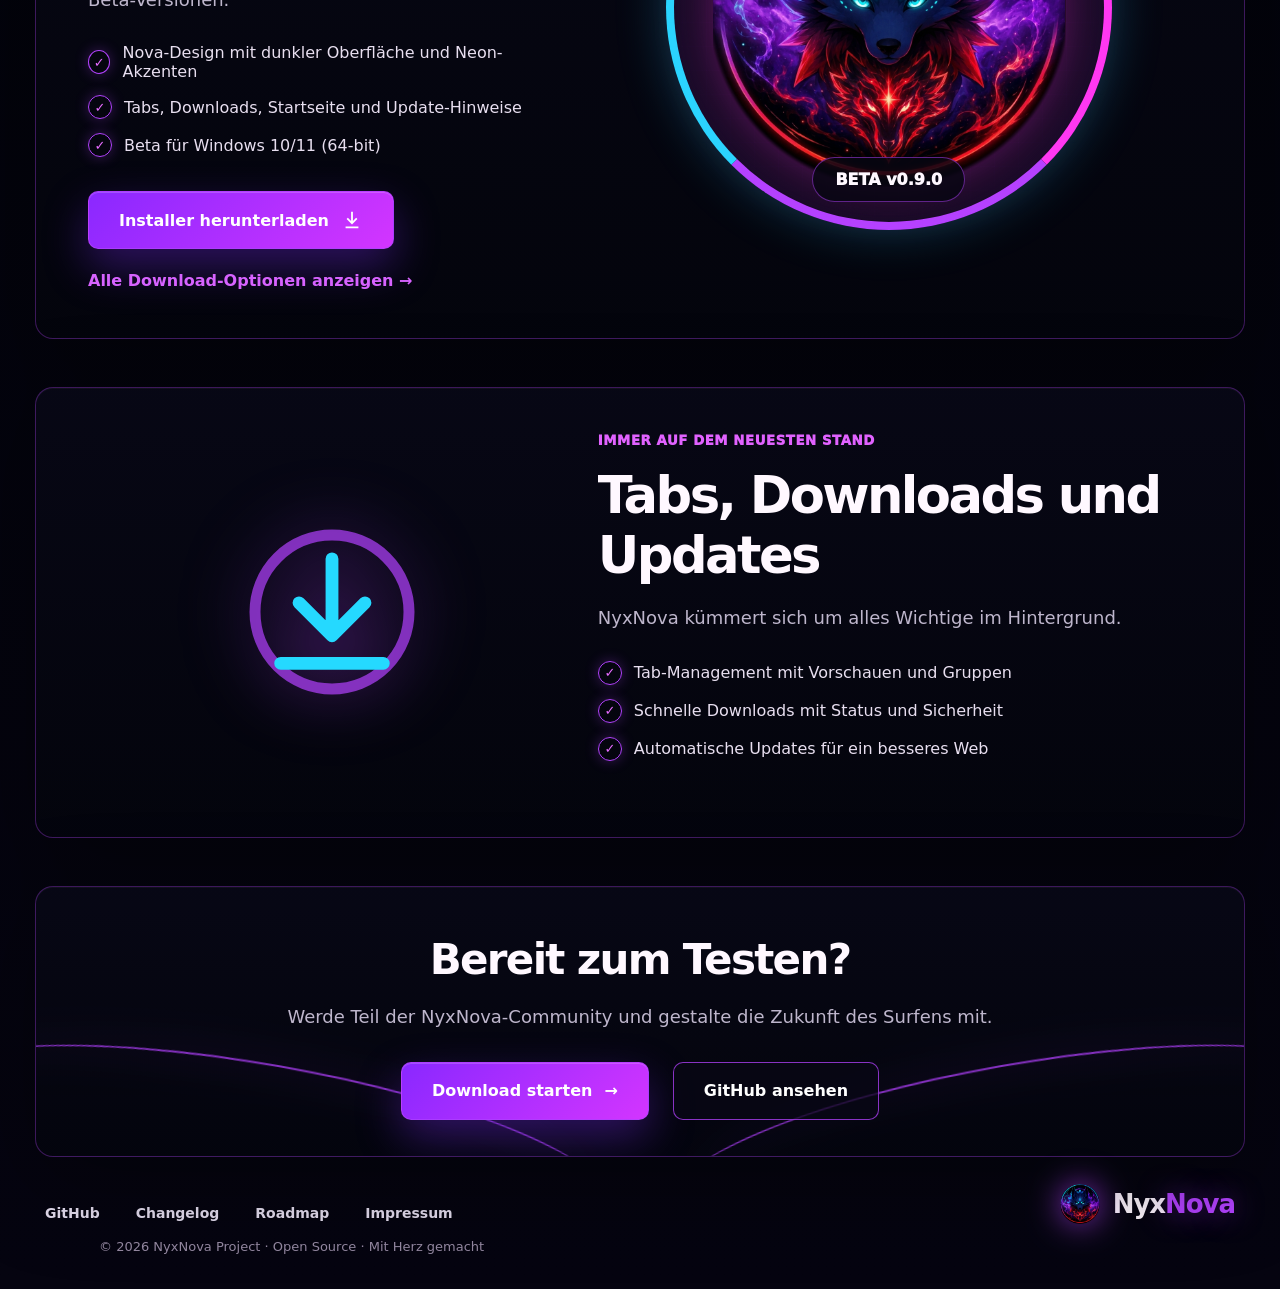
==== commit ea8cf78e: "Restore beta overview section title" ====
--- a/docs/index.html
+++ b/docs/index.html
@@ -116,12 +116,12 @@
         <section id="design" class="download-section panel reveal">
           <div class="download-copy">
             <small>BETA</small>
-            <h2>NyxNova Beta</h2>
-            <p>NyxNova befindet sich aktuell in der aktiven Beta-Phase. Teste neue Funktionen, gib Feedback und hilf mit, den besten Nova-Browser zu bauen.</p>
+            <h2>Beta herunterladen</h2>
+            <p>Eine kurze Übersicht, was NyxNova aktuell kann: eigener Nova-Look, moderne Tabs, Download-Verwaltung und ein Update-System für kommende Beta-Versionen.</p>
             <ul>
-              <li>Regelmäßige Updates und neue Funktionen</li>
-              <li>Stabil, aber bereit für dein Feedback</li>
-              <li>Windows 10/11 (64-bit)</li>
+              <li>Nova-Design mit dunkler Oberfläche und Neon-Akzenten</li>
+              <li>Tabs, Downloads, Startseite und Update-Hinweise</li>
+              <li>Beta für Windows 10/11 (64-bit)</li>
             </ul>
             <a class="button primary download-button" href="https://github.com/Kitsulife2601/NyxNova/releases/latest" target="_blank" rel="noreferrer">
               Installer herunterladen
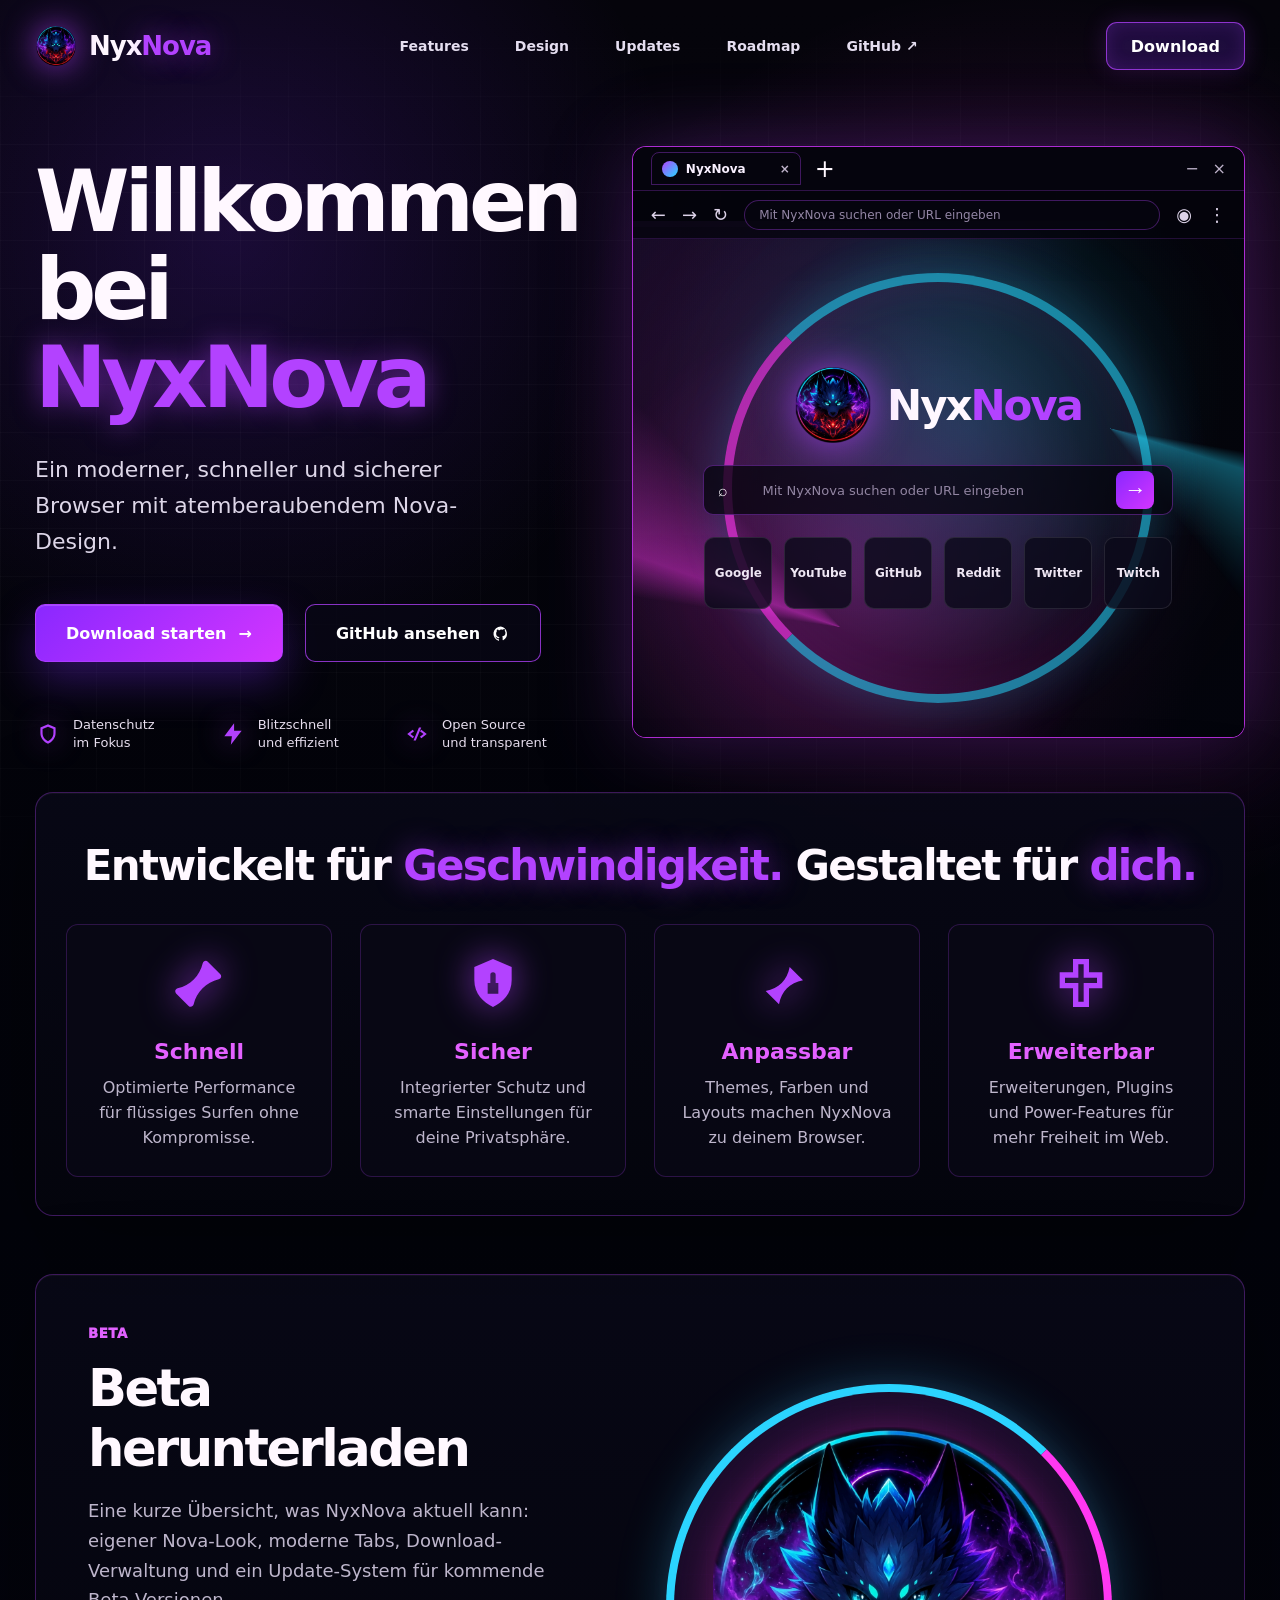
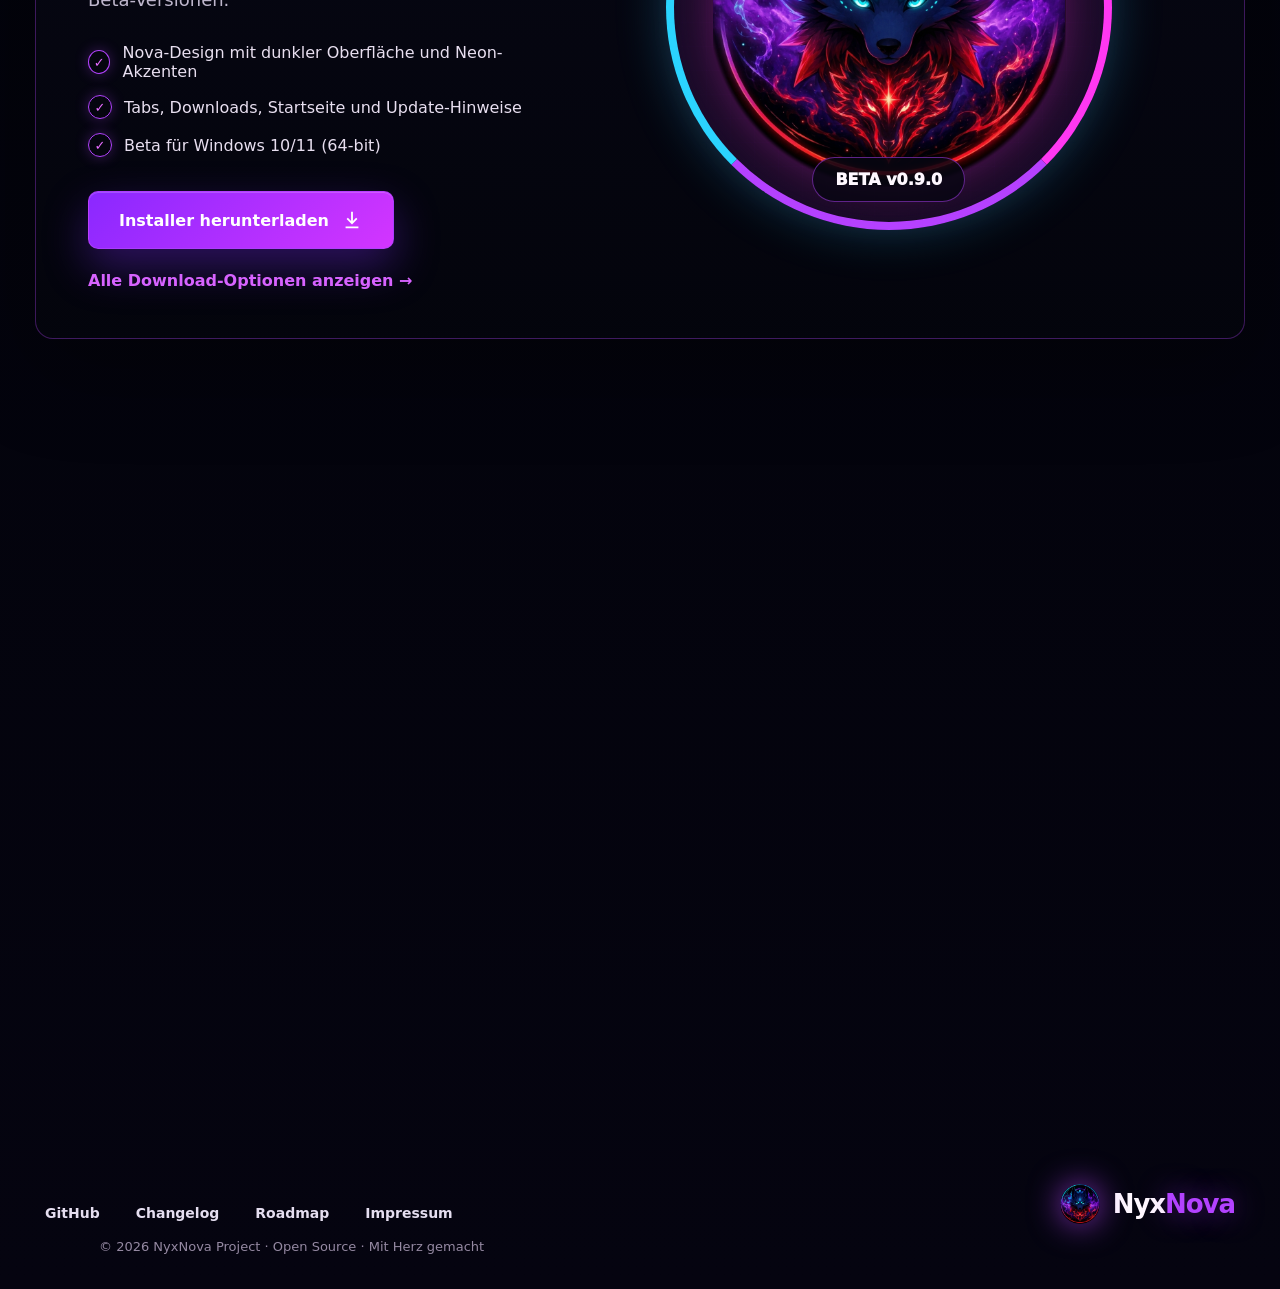
==== commit 2b12d637: "Link download buttons to installer asset" ====
--- a/docs/index.html
+++ b/docs/index.html
@@ -25,7 +25,7 @@
           <a href="#roadmap">Roadmap</a>
           <a href="https://github.com/Kitsulife2601/NyxNova" target="_blank" rel="noreferrer">GitHub ↗</a>
         </nav>
-        <a class="button small" href="https://github.com/Kitsulife2601/NyxNova/releases/latest" target="_blank" rel="noreferrer">
+        <a class="button small" href="https://github.com/Kitsulife2601/NyxNova/releases/latest/download/NyxNova-beta-Setup.exe" download>
           Download
         </a>
       </header>
@@ -36,7 +36,7 @@
             <h1>Willkommen<br />bei <span>NyxNova</span></h1>
             <p>Ein moderner, schneller und sicherer Browser mit atemberaubendem Nova-Design.</p>
             <div class="hero-actions">
-              <a class="button primary" href="https://github.com/Kitsulife2601/NyxNova/releases/latest" target="_blank" rel="noreferrer">
+              <a class="button primary" href="https://github.com/Kitsulife2601/NyxNova/releases/latest/download/NyxNova-beta-Setup.exe" download>
                 Download starten <span>→</span>
               </a>
               <a class="button outline" href="https://github.com/Kitsulife2601/NyxNova" target="_blank" rel="noreferrer">
@@ -123,7 +123,7 @@
               <li>Tabs, Downloads, Startseite und Update-Hinweise</li>
               <li>Beta für Windows 10/11 (64-bit)</li>
             </ul>
-            <a class="button primary download-button" href="https://github.com/Kitsulife2601/NyxNova/releases/latest" target="_blank" rel="noreferrer">
+            <a class="button primary download-button" href="https://github.com/Kitsulife2601/NyxNova/releases/latest/download/NyxNova-beta-Setup.exe" download>
               Installer herunterladen
               <svg viewBox="0 0 24 24"><path d="M11 3h2v10l3.5-3.5 1.4 1.4L12 16.8l-5.9-5.9 1.4-1.4L11 13V3ZM5 19h14v2H5v-2Z"/></svg>
             </a>
@@ -158,7 +158,7 @@
           <h2>Bereit zum Testen?</h2>
           <p>Werde Teil der NyxNova-Community und gestalte die Zukunft des Surfens mit.</p>
           <div>
-            <a class="button primary" href="https://github.com/Kitsulife2601/NyxNova/releases/latest" target="_blank" rel="noreferrer">Download starten <span>→</span></a>
+            <a class="button primary" href="https://github.com/Kitsulife2601/NyxNova/releases/latest/download/NyxNova-beta-Setup.exe" download>Download starten <span>→</span></a>
             <a class="button outline" href="https://github.com/Kitsulife2601/NyxNova" target="_blank" rel="noreferrer">GitHub ansehen</a>
           </div>
         </section>
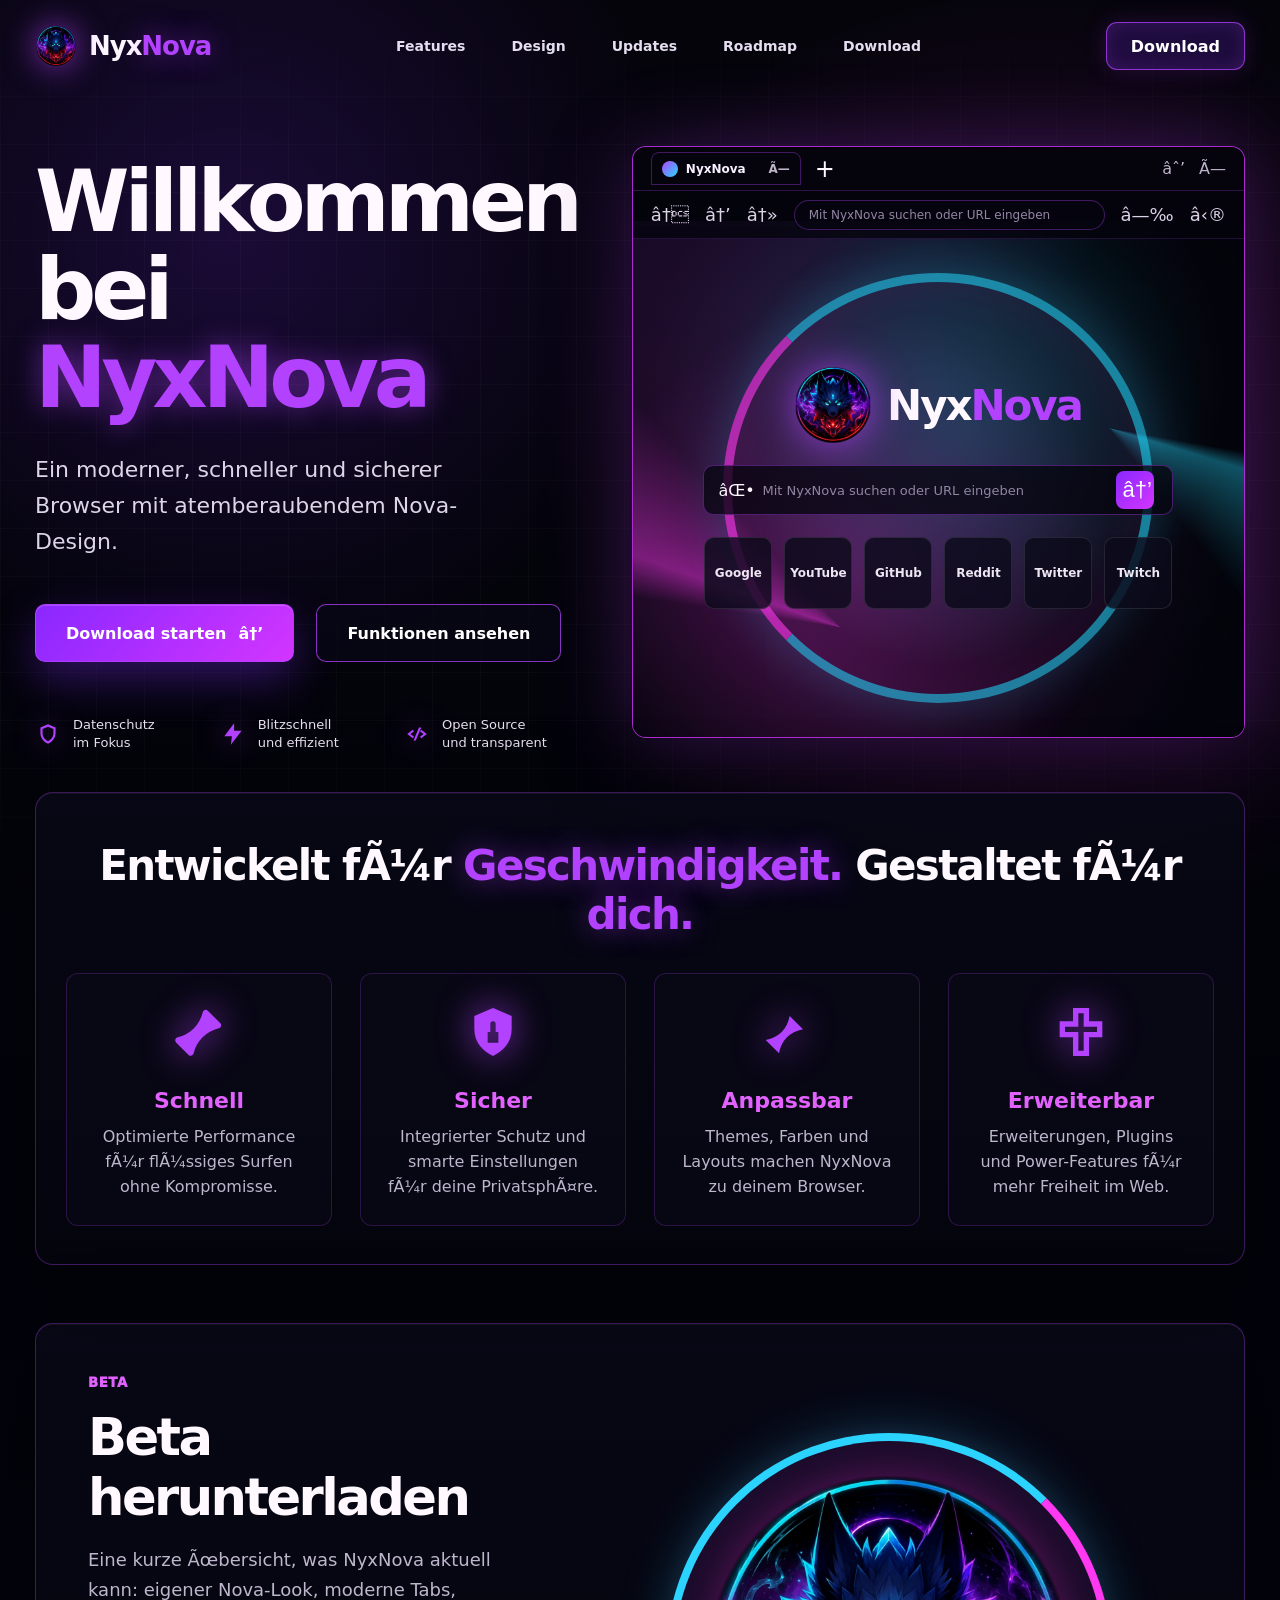
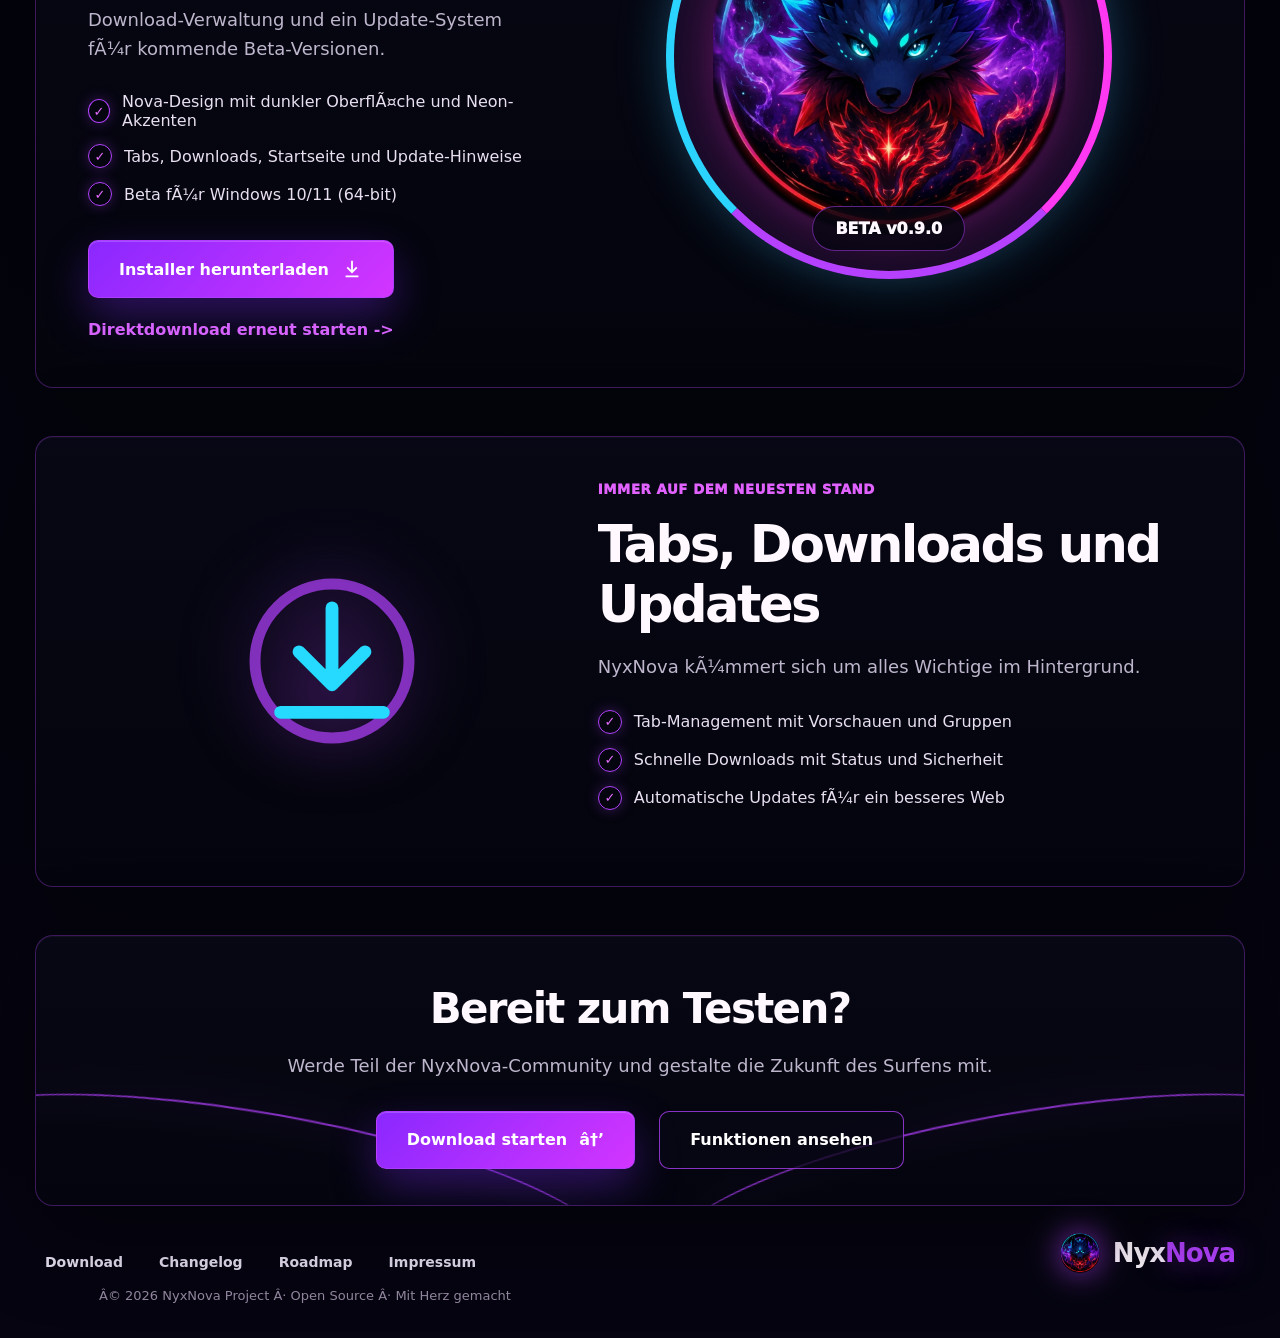
==== commit 624cd63a: "Update Nova UI, menus and download page" ====
--- a/docs/index.html
+++ b/docs/index.html
@@ -1,4 +1,4 @@
-<!doctype html>
+﻿<!doctype html>
 <html lang="de">
   <head>
     <meta charset="utf-8" />
@@ -23,9 +23,9 @@
           <a href="#design">Design</a>
           <a href="#updates">Updates</a>
           <a href="#roadmap">Roadmap</a>
-          <a href="https://github.com/Kitsulife2601/NyxNova" target="_blank" rel="noreferrer">GitHub ↗</a>
+          <a href="#design">Download</a>
         </nav>
-        <a class="button small" href="https://github.com/Kitsulife2601/NyxNova/releases/latest/download/NyxNova-beta-Setup.exe" download>
+        <a class="button small" href="downloads/NyxNova-beta-Setup.exe" download="NyxNova-beta-Setup.exe">
           Download
         </a>
       </header>
@@ -36,13 +36,10 @@
             <h1>Willkommen<br />bei <span>NyxNova</span></h1>
             <p>Ein moderner, schneller und sicherer Browser mit atemberaubendem Nova-Design.</p>
             <div class="hero-actions">
-              <a class="button primary" href="https://github.com/Kitsulife2601/NyxNova/releases/latest/download/NyxNova-beta-Setup.exe" download>
-                Download starten <span>→</span>
+              <a class="button primary" href="downloads/NyxNova-beta-Setup.exe" download="NyxNova-beta-Setup.exe">
+                Download starten <span>â†’</span>
               </a>
-              <a class="button outline" href="https://github.com/Kitsulife2601/NyxNova" target="_blank" rel="noreferrer">
-                GitHub ansehen
-                <svg viewBox="0 0 24 24" aria-hidden="true"><path d="M12 2a10 10 0 0 0-3.16 19.49c.5.09.68-.21.68-.48v-1.69c-2.78.61-3.37-1.18-3.37-1.18-.45-1.16-1.11-1.47-1.11-1.47-.91-.62.07-.61.07-.61 1 .07 1.53 1.03 1.53 1.03.89 1.52 2.34 1.08 2.91.83.09-.65.35-1.08.63-1.33-2.22-.25-4.55-1.11-4.55-4.94 0-1.09.39-1.98 1.03-2.68-.1-.25-.45-1.27.1-2.64 0 0 .84-.27 2.75 1.02A9.54 9.54 0 0 1 12 6.01c.85 0 1.71.11 2.51.34 1.91-1.29 2.75-1.02 2.75-1.02.55 1.37.2 2.39.1 2.64.64.7 1.03 1.59 1.03 2.68 0 3.84-2.34 4.69-4.57 4.94.36.31.68.92.68 1.85v2.74c0 .27.18.58.69.48A10 10 0 0 0 12 2Z"/></svg>
-              </a>
+              <a class="button outline" href="#features">Funktionen ansehen</a>
             </div>
             <div class="trust-row">
               <div><svg viewBox="0 0 24 24"><path d="m12 3 7 3v5c0 5-3.4 8.4-7 10-3.6-1.6-7-5-7-10V6l7-3Zm0 2.2L7 7.3V11c0 3.6 2.2 6.2 5 7.6 2.8-1.4 5-4 5-7.6V7.3l-5-2.1Z"/></svg><span>Datenschutz<br />im Fokus</span></div>
@@ -53,16 +50,16 @@
 
           <div class="browser-card reveal" aria-label="NyxNova Browser Vorschau">
             <div class="browser-topline">
-              <div class="mini-tab"><span></span> NyxNova <i>×</i></div>
+              <div class="mini-tab"><span></span> NyxNova <i>Ã—</i></div>
               <b>+</b>
               <em></em>
-              <i>−</i>
-              <i>×</i>
+              <i>âˆ’</i>
+              <i>Ã—</i>
             </div>
             <div class="browser-toolbar">
-              <span>←</span><span>→</span><span>↻</span>
+              <span>â†</span><span>â†’</span><span>â†»</span>
               <div>Mit NyxNova suchen oder URL eingeben</div>
-              <span>◉</span><span>⋮</span>
+              <span>â—‰</span><span>â‹®</span>
             </div>
             <div class="browser-stage">
               <div class="stage-glow"></div>
@@ -71,9 +68,9 @@
                 <strong>Nyx<span>Nova</span></strong>
               </div>
               <div class="stage-search">
-                <span>⌕</span>
+                <span>âŒ•</span>
                 <p>Mit NyxNova suchen oder URL eingeben</p>
-                <button>→</button>
+                <button>â†’</button>
               </div>
               <div class="stage-links">
                 <a>Google</a>
@@ -88,17 +85,17 @@
         </section>
 
         <section id="features" class="feature-section panel reveal">
-          <h2>Entwickelt für <span>Geschwindigkeit.</span> Gestaltet für <span>dich.</span></h2>
+          <h2>Entwickelt fÃ¼r <span>Geschwindigkeit.</span> Gestaltet fÃ¼r <span>dich.</span></h2>
           <div class="feature-grid">
             <article>
               <svg viewBox="0 0 24 24"><path d="M4 14c4.7-1.1 8.3-4.7 9.4-9.4.2-.9 1.3-1.2 1.9-.6l4.7 4.7c.6.6.3 1.7-.6 1.9-4.7 1.1-8.3 4.7-9.4 9.4-.2.9-1.3 1.2-1.9.6L3.4 15.9c-.6-.6-.3-1.7.6-1.9Zm2 6 2-2m-4 0 2-2m8-8 2 2"/></svg>
               <h3>Schnell</h3>
-              <p>Optimierte Performance für flüssiges Surfen ohne Kompromisse.</p>
+              <p>Optimierte Performance fÃ¼r flÃ¼ssiges Surfen ohne Kompromisse.</p>
             </article>
             <article>
               <svg viewBox="0 0 24 24"><path d="m12 3 7 3v5c0 5-3.4 8.4-7 10-3.6-1.6-7-5-7-10V6l7-3Zm-2 9v4h4v-4h-4Zm1-3v3h2V9a1 1 0 1 0-2 0Z"/></svg>
               <h3>Sicher</h3>
-              <p>Integrierter Schutz und smarte Einstellungen für deine Privatsphäre.</p>
+              <p>Integrierter Schutz und smarte Einstellungen fÃ¼r deine PrivatsphÃ¤re.</p>
             </article>
             <article>
               <svg viewBox="0 0 24 24"><path d="M4 15c5-1 8-4 9-9l5 5c-5 1-8 4-9 9l-5-5Zm11-11 5 5m-4-6 5 5M5 20l3-3"/></svg>
@@ -108,7 +105,7 @@
             <article>
               <svg viewBox="0 0 24 24"><path d="M9 3h6v5h5v6h-5v7H9v-7H4V8h5V3Zm2 2v5H6v2h5v7h2v-7h5v-2h-5V5h-2Z"/></svg>
               <h3>Erweiterbar</h3>
-              <p>Erweiterungen, Plugins und Power-Features für mehr Freiheit im Web.</p>
+              <p>Erweiterungen, Plugins und Power-Features fÃ¼r mehr Freiheit im Web.</p>
             </article>
           </div>
         </section>
@@ -117,17 +114,17 @@
           <div class="download-copy">
             <small>BETA</small>
             <h2>Beta herunterladen</h2>
-            <p>Eine kurze Übersicht, was NyxNova aktuell kann: eigener Nova-Look, moderne Tabs, Download-Verwaltung und ein Update-System für kommende Beta-Versionen.</p>
+            <p>Eine kurze Ãœbersicht, was NyxNova aktuell kann: eigener Nova-Look, moderne Tabs, Download-Verwaltung und ein Update-System fÃ¼r kommende Beta-Versionen.</p>
             <ul>
-              <li>Nova-Design mit dunkler Oberfläche und Neon-Akzenten</li>
+              <li>Nova-Design mit dunkler OberflÃ¤che und Neon-Akzenten</li>
               <li>Tabs, Downloads, Startseite und Update-Hinweise</li>
-              <li>Beta für Windows 10/11 (64-bit)</li>
+              <li>Beta fÃ¼r Windows 10/11 (64-bit)</li>
             </ul>
-            <a class="button primary download-button" href="https://github.com/Kitsulife2601/NyxNova/releases/latest/download/NyxNova-beta-Setup.exe" download>
+            <a class="button primary download-button" href="downloads/NyxNova-beta-Setup.exe" download="NyxNova-beta-Setup.exe">
               Installer herunterladen
               <svg viewBox="0 0 24 24"><path d="M11 3h2v10l3.5-3.5 1.4 1.4L12 16.8l-5.9-5.9 1.4-1.4L11 13V3ZM5 19h14v2H5v-2Z"/></svg>
             </a>
-            <a class="sub-link" href="https://github.com/Kitsulife2601/NyxNova/releases" target="_blank" rel="noreferrer">Alle Download-Optionen anzeigen →</a>
+            <a class="sub-link" href="downloads/NyxNova-beta-Setup.exe" download="NyxNova-beta-Setup.exe">Direktdownload erneut starten -></a>
           </div>
           <div class="wolf-orb">
             <img src="assets/nyxnova-icon-transparent.png" alt="NyxNova Icon" />
@@ -145,11 +142,11 @@
           <div>
             <small>IMMER AUF DEM NEUESTEN STAND</small>
             <h2>Tabs, Downloads und Updates</h2>
-            <p>NyxNova kümmert sich um alles Wichtige im Hintergrund.</p>
+            <p>NyxNova kÃ¼mmert sich um alles Wichtige im Hintergrund.</p>
             <ul>
               <li>Tab-Management mit Vorschauen und Gruppen</li>
               <li>Schnelle Downloads mit Status und Sicherheit</li>
-              <li>Automatische Updates für ein besseres Web</li>
+              <li>Automatische Updates fÃ¼r ein besseres Web</li>
             </ul>
           </div>
         </section>
@@ -158,8 +155,8 @@
           <h2>Bereit zum Testen?</h2>
           <p>Werde Teil der NyxNova-Community und gestalte die Zukunft des Surfens mit.</p>
           <div>
-            <a class="button primary" href="https://github.com/Kitsulife2601/NyxNova/releases/latest/download/NyxNova-beta-Setup.exe" download>Download starten <span>→</span></a>
-            <a class="button outline" href="https://github.com/Kitsulife2601/NyxNova" target="_blank" rel="noreferrer">GitHub ansehen</a>
+            <a class="button primary" href="downloads/NyxNova-beta-Setup.exe" download="NyxNova-beta-Setup.exe">Download starten <span>â†’</span></a>
+            <a class="button outline" href="#features">Funktionen ansehen</a>
           </div>
         </section>
       </main>
@@ -169,9 +166,9 @@
           <span class="brand-mark"><img src="assets/nyxnova-icon-transparent.png" alt="" /></span>
           <strong>Nyx<span>Nova</span></strong>
         </a>
-        <p>© 2026 NyxNova Project · Open Source · Mit Herz gemacht</p>
+        <p>Â© 2026 NyxNova Project Â· Open Source Â· Mit Herz gemacht</p>
         <nav>
-          <a href="https://github.com/Kitsulife2601/NyxNova" target="_blank" rel="noreferrer">GitHub</a>
+          <a href="#design">Download</a>
           <a href="#updates">Changelog</a>
           <a href="#roadmap">Roadmap</a>
           <a href="#top">Impressum</a>
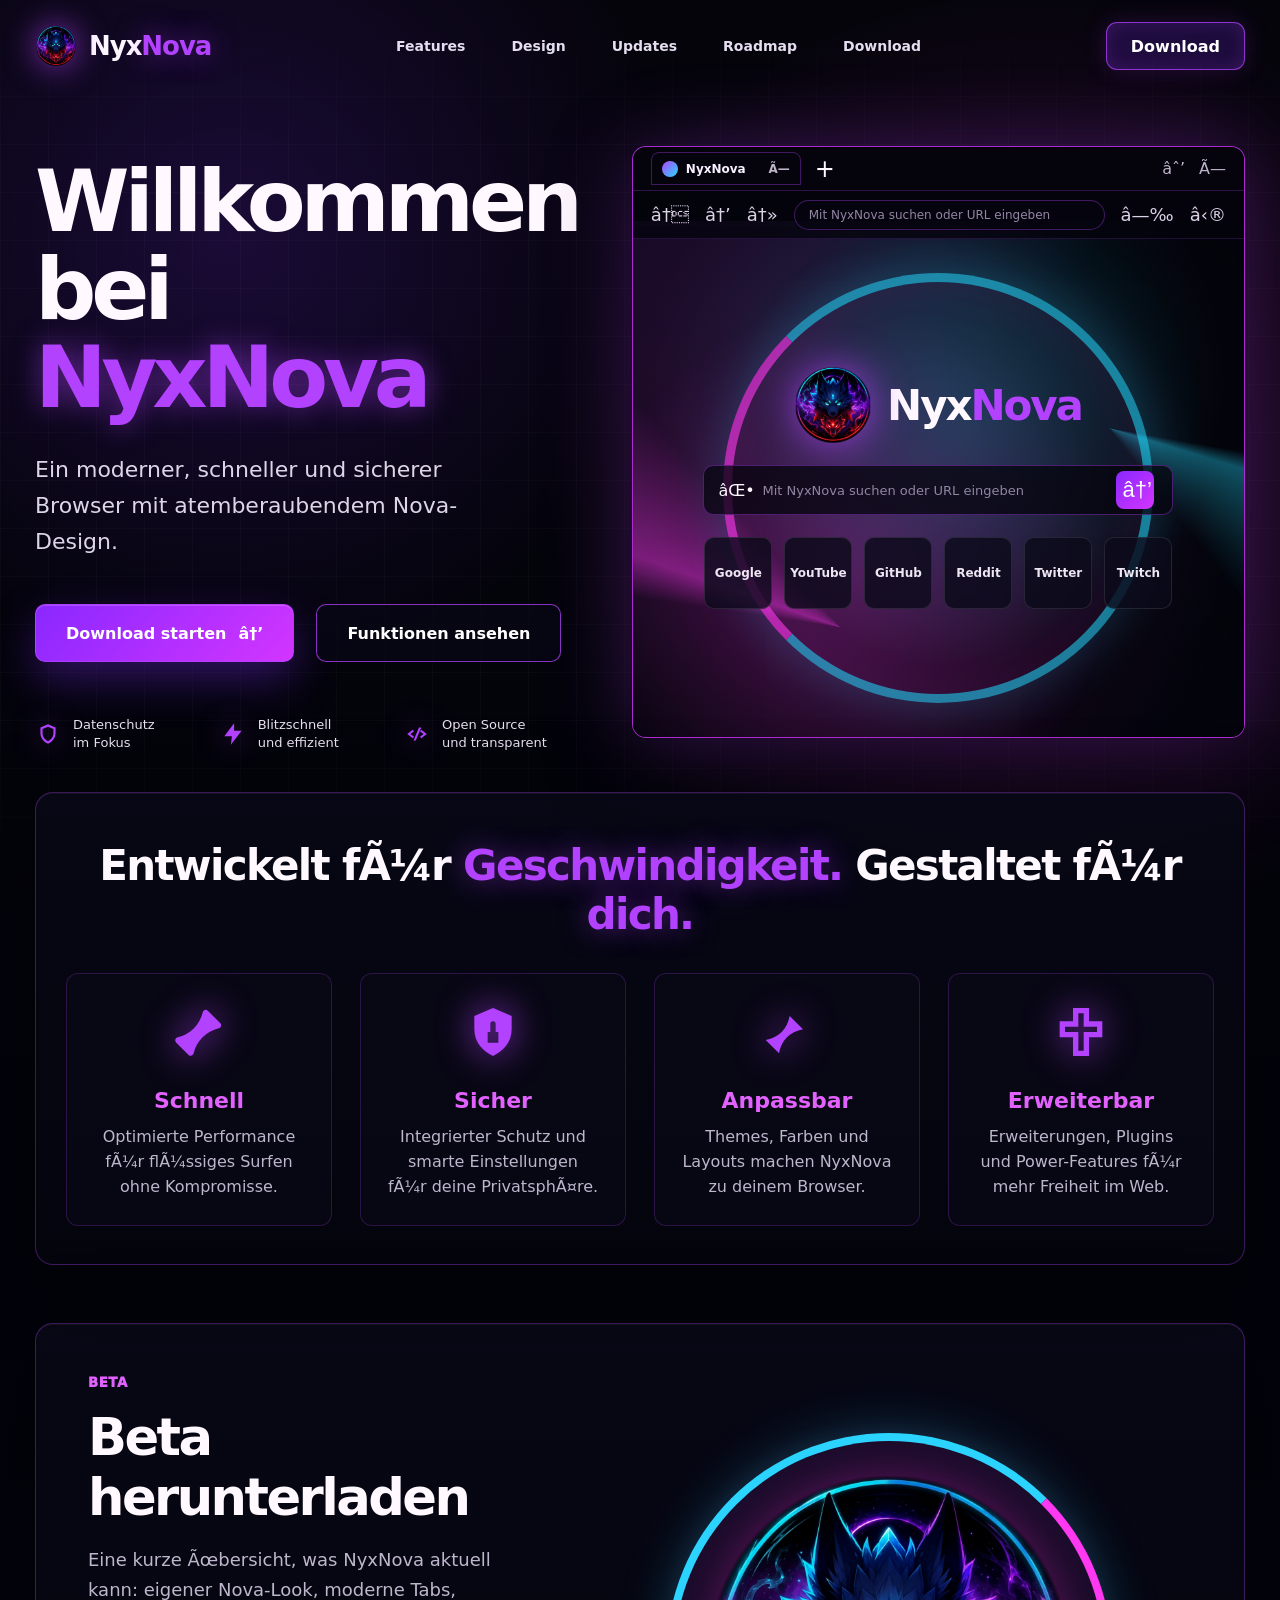
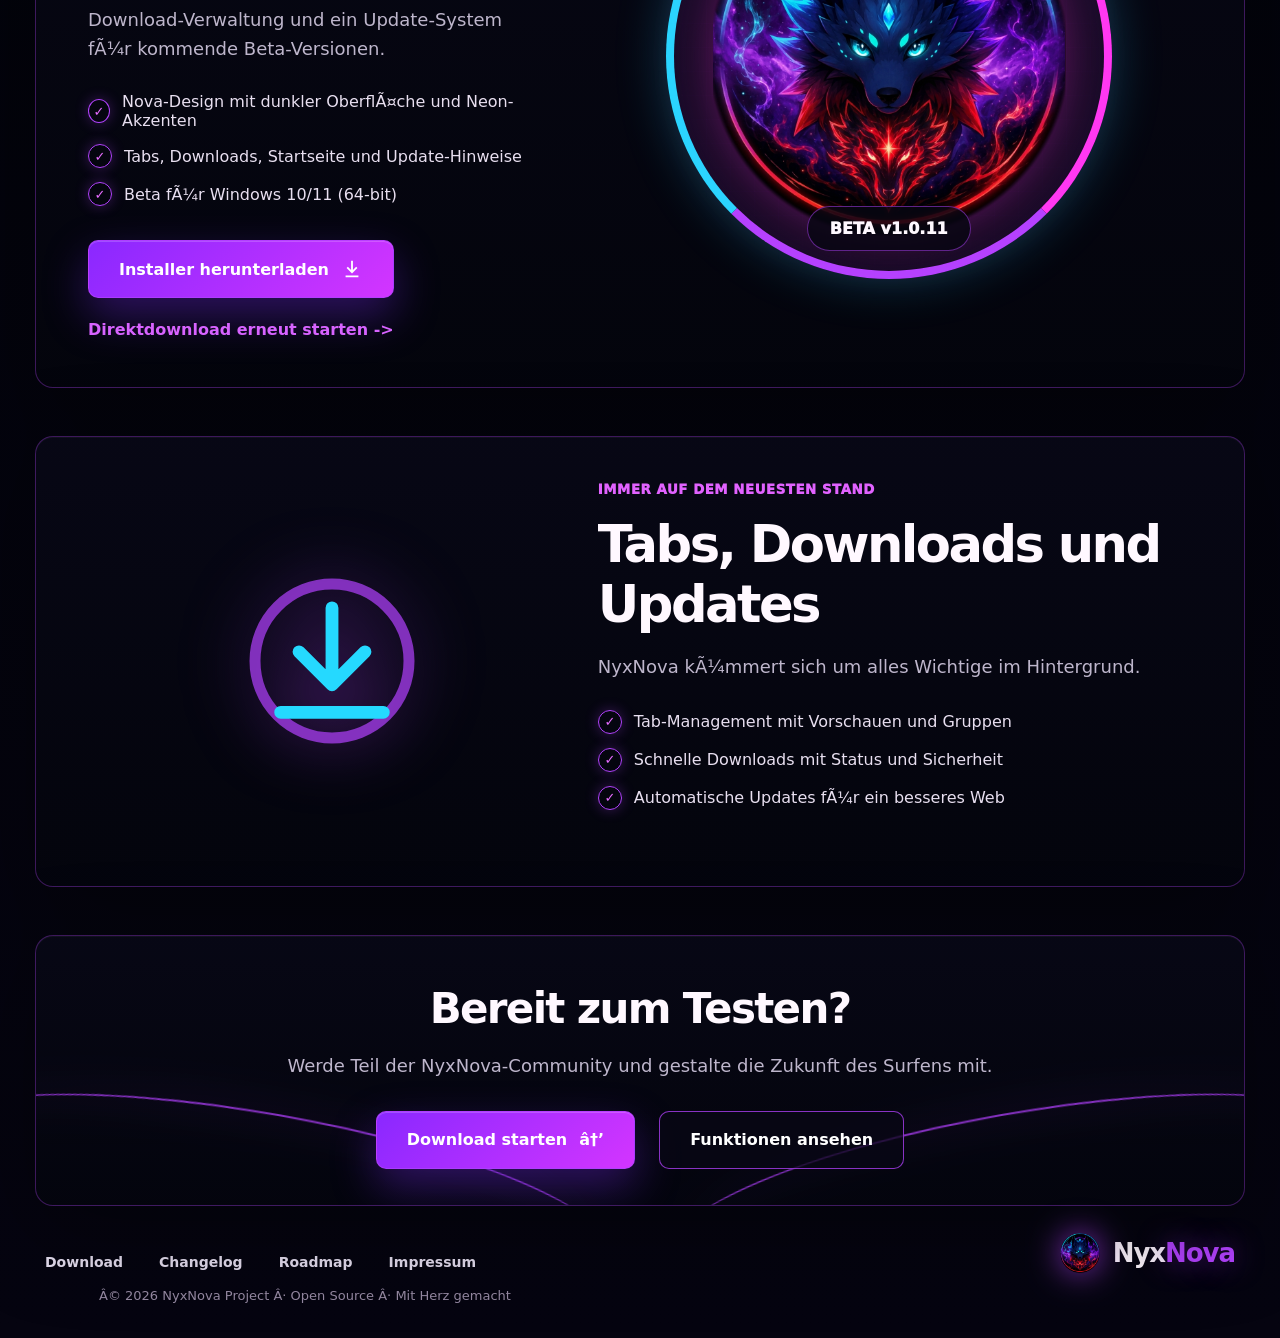
==== commit c76360df: "Update browser setup download link" ====
--- a/docs/index.html
+++ b/docs/index.html
@@ -25,7 +25,7 @@
           <a href="#roadmap">Roadmap</a>
           <a href="#design">Download</a>
         </nav>
-        <a class="button small" href="downloads/NyxNova-beta-Setup.exe" download="NyxNova-beta-Setup.exe">
+        <a class="button small" href="https://github.com/Kitsulife2601/NyxNova/releases/download/v1.0.11-beta/NyxNova-beta-Setup.exe" download="NyxNova-beta-Setup.exe">
           Download
         </a>
       </header>
@@ -36,7 +36,7 @@
             <h1>Willkommen<br />bei <span>NyxNova</span></h1>
             <p>Ein moderner, schneller und sicherer Browser mit atemberaubendem Nova-Design.</p>
             <div class="hero-actions">
-              <a class="button primary" href="downloads/NyxNova-beta-Setup.exe" download="NyxNova-beta-Setup.exe">
+              <a class="button primary" href="https://github.com/Kitsulife2601/NyxNova/releases/download/v1.0.11-beta/NyxNova-beta-Setup.exe" download="NyxNova-beta-Setup.exe">
                 Download starten <span>â†’</span>
               </a>
               <a class="button outline" href="#features">Funktionen ansehen</a>
@@ -120,15 +120,15 @@
               <li>Tabs, Downloads, Startseite und Update-Hinweise</li>
               <li>Beta fÃ¼r Windows 10/11 (64-bit)</li>
             </ul>
-            <a class="button primary download-button" href="downloads/NyxNova-beta-Setup.exe" download="NyxNova-beta-Setup.exe">
+            <a class="button primary download-button" href="https://github.com/Kitsulife2601/NyxNova/releases/download/v1.0.11-beta/NyxNova-beta-Setup.exe" download="NyxNova-beta-Setup.exe">
               Installer herunterladen
               <svg viewBox="0 0 24 24"><path d="M11 3h2v10l3.5-3.5 1.4 1.4L12 16.8l-5.9-5.9 1.4-1.4L11 13V3ZM5 19h14v2H5v-2Z"/></svg>
             </a>
-            <a class="sub-link" href="downloads/NyxNova-beta-Setup.exe" download="NyxNova-beta-Setup.exe">Direktdownload erneut starten -></a>
+            <a class="sub-link" href="https://github.com/Kitsulife2601/NyxNova/releases/download/v1.0.11-beta/NyxNova-beta-Setup.exe" download="NyxNova-beta-Setup.exe">Direktdownload erneut starten -></a>
           </div>
           <div class="wolf-orb">
             <img src="assets/nyxnova-icon-transparent.png" alt="NyxNova Icon" />
-            <span>BETA v0.9.0</span>
+            <span>BETA v1.0.11</span>
           </div>
         </section>
 
@@ -155,7 +155,7 @@
           <h2>Bereit zum Testen?</h2>
           <p>Werde Teil der NyxNova-Community und gestalte die Zukunft des Surfens mit.</p>
           <div>
-            <a class="button primary" href="downloads/NyxNova-beta-Setup.exe" download="NyxNova-beta-Setup.exe">Download starten <span>â†’</span></a>
+            <a class="button primary" href="https://github.com/Kitsulife2601/NyxNova/releases/download/v1.0.11-beta/NyxNova-beta-Setup.exe" download="NyxNova-beta-Setup.exe">Download starten <span>â†’</span></a>
             <a class="button outline" href="#features">Funktionen ansehen</a>
           </div>
         </section>
@@ -179,3 +179,5 @@
     <script src="script.js"></script>
   </body>
 </html>
+
+
